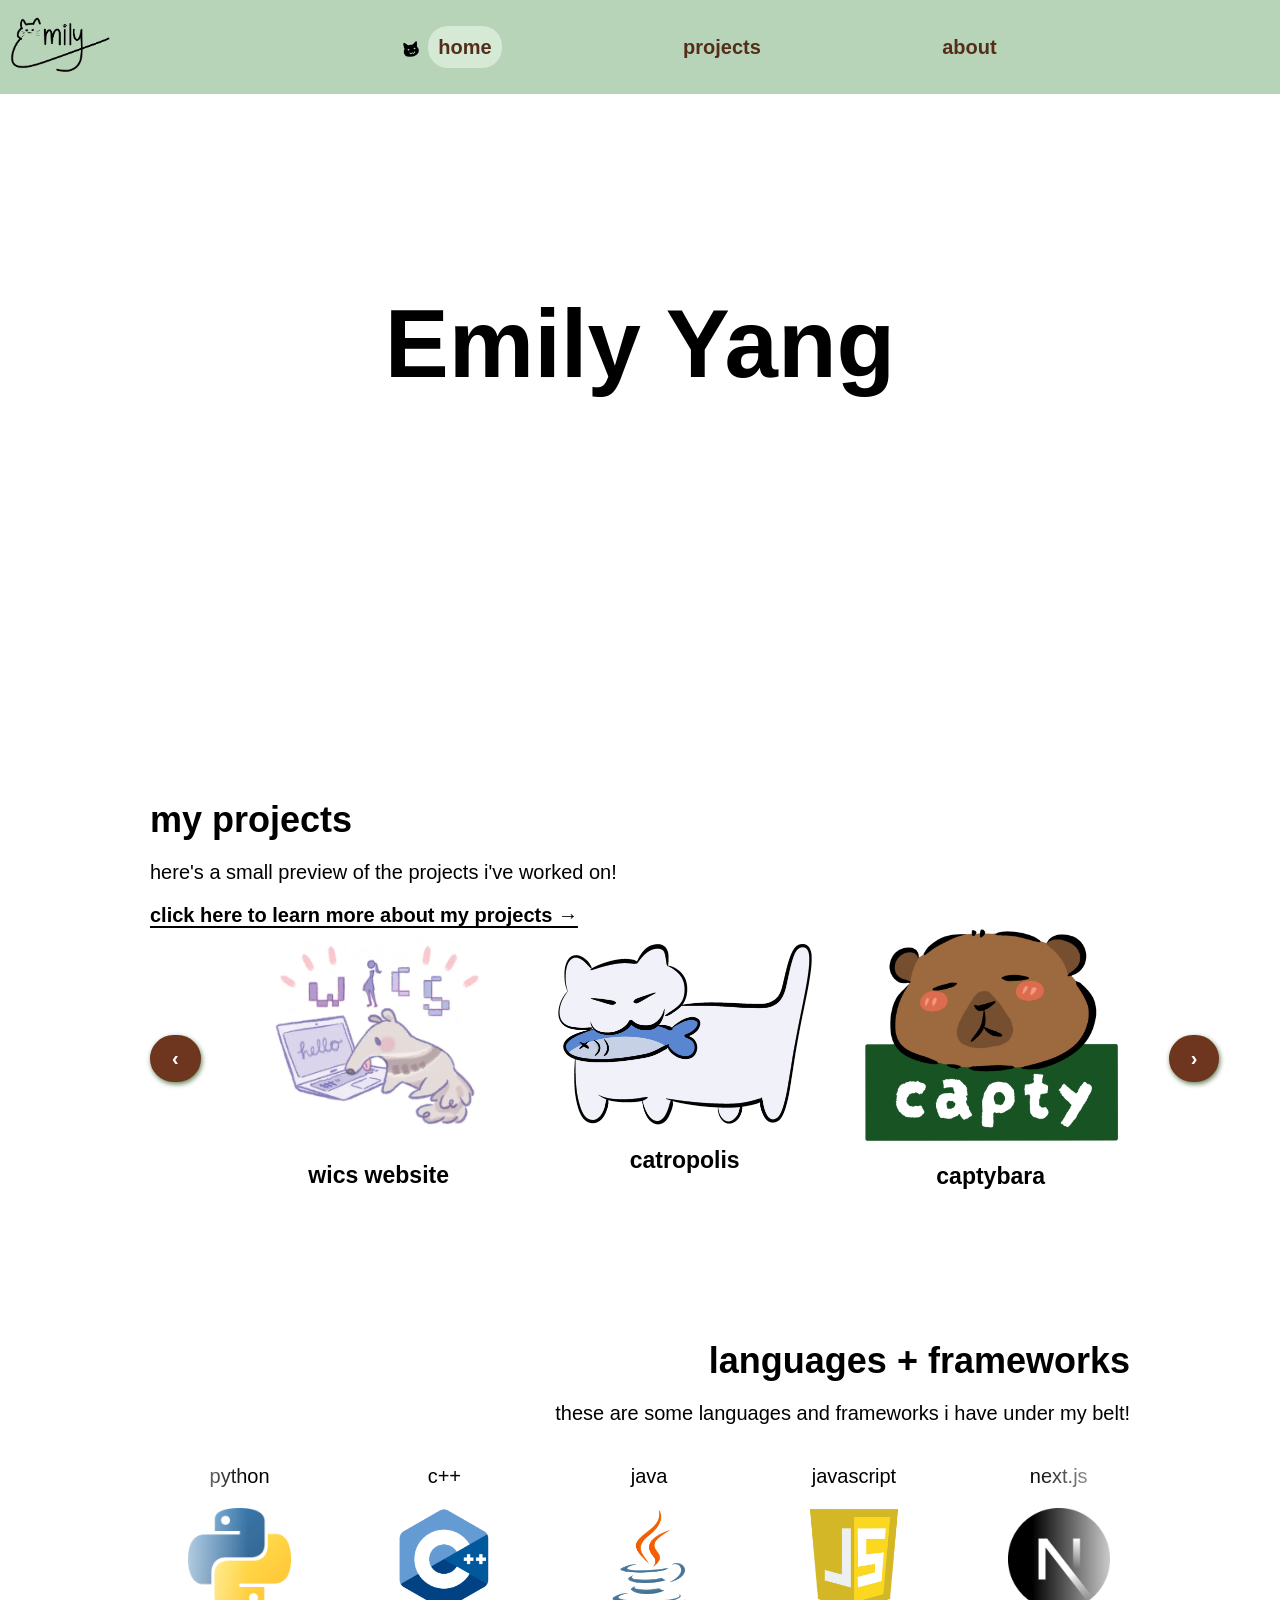
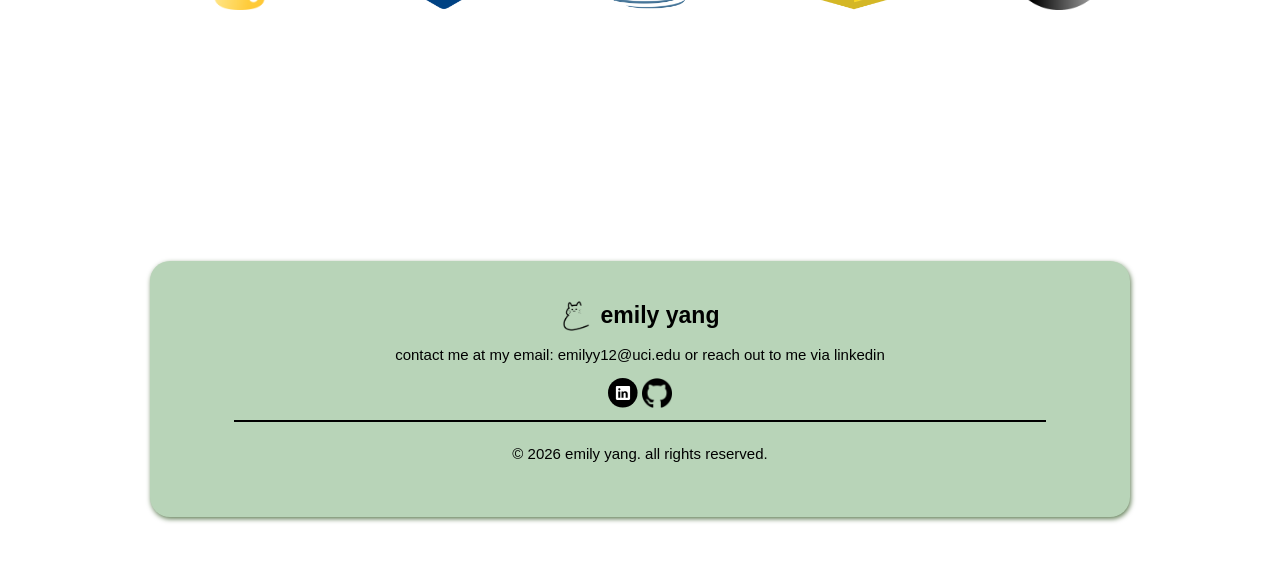
==== index.html @ 5d222741 "bug fix: scroll animation on languages carousel" ====
<!doctype html>
<html lang="en">

<!--
WRITTEN BY: Emily Yang
EMAIL: emilyy12@uci.edu
-->

<head>
  <meta charset="utf-8">
  <meta name="author" content="Emily Yang">
  <meta name="description" content="home page for Emily Yang's portfolio">
  <link rel="icon" type="image/png" href="/assets/favicon.png">
   <!-- you would link to an external stylesheet here! -->
  <link rel="stylesheet" href="style.css">
  <link rel="stylesheet" href="./styles/home.css">
   <!-- you would also link to Bootstrap here! -->
  <title>Emily Yang's Portfolio</title>
</head>
<body>
  <!-- <p>
    <a href="http://validator.w3.org/check?uri=referer">
       W3C validator
    </a>
  </p> -->

  <!-- nav bar -->
  <nav>
    <a href="index.html"><img alt="Emily Yang's logo" src="./assets/logo.png" width="100px"/></a>
    <ul>
      <div class="current-page"><li><a href="./index.html">home</a></li></div>
      <li><a href="./pages/projects.html">projects</a></li>
      <li><a href="./pages/about.html">about</a></li>
    </ul>
  </nav>
  
  <!-- hero -->
  <div id="hero">
    <h1>Emily Yang</h1>
    <!-- target career -->
    <!-- button linked to something -->
  </div>

  <!-- project preview -->
  <div id="my-projects" class="revealable">
    <h2>my projects</h2>
    <p>
        here's a small preview of the projects i've worked on!
    </p>
    <a href="./pages/projects.html">click here to learn more about my projects &#8594;</a>
    <div id="proj-carousel">
        <button id="prev-btn">&#8249;</button>
        <div id="carousel">
            <div class="carousel-card">
                <img class="homeproject"/>
                <h3></h3>
                <!-- <button>view project</button> -->
            </div>
            <div class="carousel-card">
                <img class="homeproject"/>
                <h3></h3>
                <!-- <button>view project</button> -->
            </div>
            <div class="carousel-card">
                <img class="homeproject"/>
                <h3></h3>
                <!-- <button>view project</button> -->
            </div>
        </div>
        <button id="next-btn">&#8250;</button>
    </div>
  </div>

  <!-- languages + frameworks -->
  <div class="beltsection revealable">
    <!-- <img class="conveyerbelt" src="/assets/drawings/conveyerbelt.png" alt="conveyer belt with tv screen"/> -->
    <div class="belttext">
      <h2>languages + frameworks</h2>
      <p>these are some languages and frameworks i have under my belt!</p>
    </div>

    <div class="jarcontainer">
      <div class="jartrack">
        <div class="jar">
          <p>python</p>
          <img src="/assets/languages/python.png" alt="python logo"/>
        </div>
        <div class="jar">
          <p>c++</p>
          <img src="/assets/languages/cpp.png" alt="c++ logo"/>
        </div>
        <div class="jar">
          <p>java</p>
          <img src="/assets/languages/java.png" alt="java logo"/>
        </div>
        <div class="jar">
          <p>javascript</p>
          <img src="/assets/languages/javascript.png" alt="javascript logo"/>
        </div>
        <div class="jar">
          <p>next.js</p>
          <img src="/assets/languages/nextjs.png" alt="next.js logo"/>
        </div>
        <div class="jar">
          <p>react</p>
          <img src="/assets/languages/react.png" alt="react logo"/>
        </div>
        <div class="jar">
          <p>flask</p><img src="/assets/languages/flask.png" alt="flask logo"/>
        </div>

        <div class="jar" aria-hidden="true"><p>python</p><img src="/assets/languages/python.png" alt="python logo"/></div>
        <div class="jar" aria-hidden="true"><p>c++</p><img src="/assets/languages/cpp.png" alt="c++ logo"/></div>
        <div class="jar" aria-hidden="true"><p>java</p><img src="/assets/languages/java.png" alt="java logo"/></div>
        <div class="jar" aria-hidden="true"><p>javascript</p><img src="/assets/languages/javascript.png" alt="javascript logo"/></div>
        <div class="jar" aria-hidden="true"><p>next.js</p><img src="/assets/languages/nextjs.png" alt="next.js logo"/></div>
        <div class="jar" aria-hidden="true"><p>react</p><img src="/assets/languages/react.png" alt="react logo"/></div>
        <div class="jar" aria-hidden="true"><p>flask</p><img src="/assets/languages/flask.png" alt="flask logo"/></div>
      </div>
    </div>
  </div>

  <!-- footer -->
  <footer>
    <div id="footer-title">
      <img src="./assets/favicon.png" alt="emily yang logo"/>
      <h3>emily yang</h3>
    </div>
    <p>
      contact me at my email: emilyy12@uci.edu or reach out to me via linkedin
    </p>
    <div>
      <a href="https://www.linkedin.com/in/emily-yang-sf" target="_blank"><img src="./assets/icons/linkedin.svg" alt="linkedin logo"/></a>
      <a href="https://github.com/emilyyng" target="_blank"><img src="./assets/icons/github.png" alt="linkedin logo"/></a>
    </div>
    
    <hr>
    <p>&copy; 2026 emily yang. all rights reserved.</p>
  </footer>
  <script src="../script.js"></script>
</body>
</html>
---- style.css ----
body {
    margin: 15px 150px 50px;
    font-family: 'Inter', sans-serif;
    background-color: var(--color-background);
    display: flex;
    flex-direction: column;
    /* gap: 100px; */
    overflow-x: hidden;
}

button {
    background-color: var(--color-btn);
    color: var(--color-btn-text);
    border-radius: 30px;
    border: 2px solid var(--color-btn);
    padding: 10px 15px;
    font-size: 20px;
    font-weight: bold;
    text-align: center;
    box-shadow: var(--shadow);
    cursor: pointer;
}

button:active {
    box-shadow: var(--shadow) inset;
}

h1 {
    font-size: 96px;
}

h2 {
    margin: 0px;
    font-size: 36px;
}

h3 {
    margin: 0px;
    font-size: 23px;
}

p, li {
    font-size: 20px;
    color: var(--color-text)
}

a {
    cursor: pointer;
    font-size: 20px;
    color: var(--color-link)
}


/* navbar */
nav {
    display: flex;
    align-content: center;
    position: fixed;
    top: 0;
    left: 0;
    background-color: var(--color-navbar);
    width: 100%;
    z-index: 10;
}

nav ul{
    display: flex;
    align-items: center;
    justify-content: space-evenly;
    list-style-type: none;
    gap: 30px;
    padding: 10px 25px;
    width: 70%;
    margin: 0 auto;
    font-size: 20px;
    font-weight: bold;
}

nav img {
    padding: 10px;
}

nav a {
    text-decoration: none;
    color: var(--color-navbar-text);
}

nav a:visited {
    color: black;
}

.current-page a {
    background-color: var(--color-navbar-highlight);
    padding: 10px 10px;
    border-radius: var(--border-radius);
}

.current-page li {
    background-image: url('./assets/catpoint.png');
    background-repeat: no-repeat; 
    background-position: 0px 5px; 
    background-size: 16px 16px; 
    padding-left: 25px;
}

/* footer */
footer {
    display: flex;
    flex-direction: column;
    align-items: center;
    background-color: var(--color-footer);
    border-radius: var(--border-radius);
    box-shadow: var(--shadow);
    padding: 40px;
    /* gap: 50px; */
    margin-top: 100px;
    z-index: 8;
}

footer h3 {
    margin: 0;
}

footer p {
    font-size: 15px;
}

footer a {
    font-size: 15px;
    text-decoration: underline;
}

footer a:hover {
    color: var(--color-link-hover);
}

footer a:active {
    color: var(--color-link-active);
}

footer img {
    /* width: 100%; */
    height: 30px;
}

footer hr {
    /* margin-left: 0;  */
    width: 90%; 
    border: 0.5px solid black;
}

#footer-title {
    display: flex;
    align-items: center;
    gap: 10px;
}







/* variables  */
:root {
    /* colors */
    --color-background: white;
    --color-navbar: #b8d4b8;
    --color-navbar-text: #532f1b;
    --color-navbar-highlight: #d5e9d5;
    --color-footer: #b8d4b8;
    --color-text: black;
    --color-btn: rgb(110, 54, 30);
    --color-btn-text: white;
    --color-border: #277731;
    --color-card: #d8e9da;
    --color-link: black;
    --color-link-active: rgb(139, 27, 27);
    --color-link-hover: red;

    /* layout + effects */
    --border-radius: 20px;
    --shadow: 1px 2px 5px 0px #627e57; /* offset-x offset-y blur-radius spread-radius color inset; */
}
---- styles/home.css ----
body {
    overflow-x: hidden;
    position: relative;
    display: flex;
    gap: 150px;
}

.revealable {
  opacity: 0;
  transform: translateY(50px);
  transition: opacity 0.8s ease-out, transform 0.8s ease-out;
  will-change: opacity, transform;
  margin: 0; 
}

.active-scroll {
  opacity: 1;
  transform: translateY(0);
}

/* hero section */
#hero {
    display: flex;
    flex-direction: column;
    align-items: center;
    margin: 210px 0px;
    margin-bottom: 250px;
}

#hero h1 {
    position: relative;
    z-index: 5;
    margin-bottom: 0;
    text-align: center;
}

#hero p {
    position: relative;
    z-index: 5;
    margin: 50px 0px;
    text-align: center;
    font-weight: bold;
    font-size: 25px;
}

#hero button {
    position: relative;
    z-index: 5;
}

@keyframes fade-out {
  from {
    opacity: 1;
  }
  to {
    opacity: 0;
  }
}

/* projects carousel */
#projects {
    display: flex;
    flex-direction: column;
    gap: 10px;
}
#projects h2{
    margin-bottom: 0px;
    text-align: center;
}

#my-projects a{
    margin-bottom: 20px;
    align-self: start;
    font-weight: bold;
    text-decoration: underline;
    text-decoration-thickness: 2px; 
    text-underline-offset: 4px;
}

#my-projects a:visited{
    color: var(--color-link)
}

#proj-carousel {
    display: flex;
    align-items: center;
    gap: 50px;
}

#proj-carousel button {
    padding: 10px 20px;

}

#carousel {
    display: flex;
    align-items: center;
    gap: 50px;
}

.carousel-card {
    display: flex;
    flex-direction: column;
    gap: 10px;
    width: 20vw;
    /* transition: transform 0.3s ease; */
}

/* .carousel-card:hover {
    transform: translateY(-10px);
} */

.carousel-card img {
    width: 100%;
    height: auto;
    margin-bottom: 10px;
}

.carousel-card h3 {
    margin: 0;
    font-size: 23px;
    text-align: center;
}


/* languages and frameworks on homepage */
.beltsection {
    position: relative;
}

.belttext {
    text-align: right;
    color: black;
    margin: 0;
    z-index: 2;
}

.jarcontainer {
    overflow: hidden;
    z-index: 2;

    mask-image: linear-gradient(
        to right, 
        transparent 0%, 
        black 10%, 
        black 90%, 
        transparent 100%
    );

    -webkit-mask-image: linear-gradient(
        to right, 
        transparent 0%, 
        black 10%, 
        black 90%, 
        transparent 100%
    );

    
    &:hover .jartrack {
      animation-play-state: paused;
    }
}

.jartrack {
    display: flex;
    align-items: flex-end;
    width: max-content;
    animation: scroll 35s linear infinite;
    gap: 2vw;
}

.jar {
    width: 14vw;
    flex-shrink: 0;
    color: white;
    font-size: xx-large;

    display: flex;
    flex-direction: column;
    justify-content: center;
    align-items: center;
    min-height: 50px;
    text-align: center;
}

.jar img {
    width: auto;
    height: 8vw;
    max-width: 100%;
    object-fit: contain;
    display: block;
}

/* .jar p {
    text-shadow: 
    0 0 7px #fff,
    
    0 0 10px rgb(255, 241, 119),
    0 0 21px rgb(255, 241, 119),
    
    0 0 42px rgb(255, 241, 119),
    0 0 92px rgb(255, 241, 119);
} */

@keyframes scroll {
    from { transform: translateX(0); }
    to   { transform: translateX(-50%); }
}
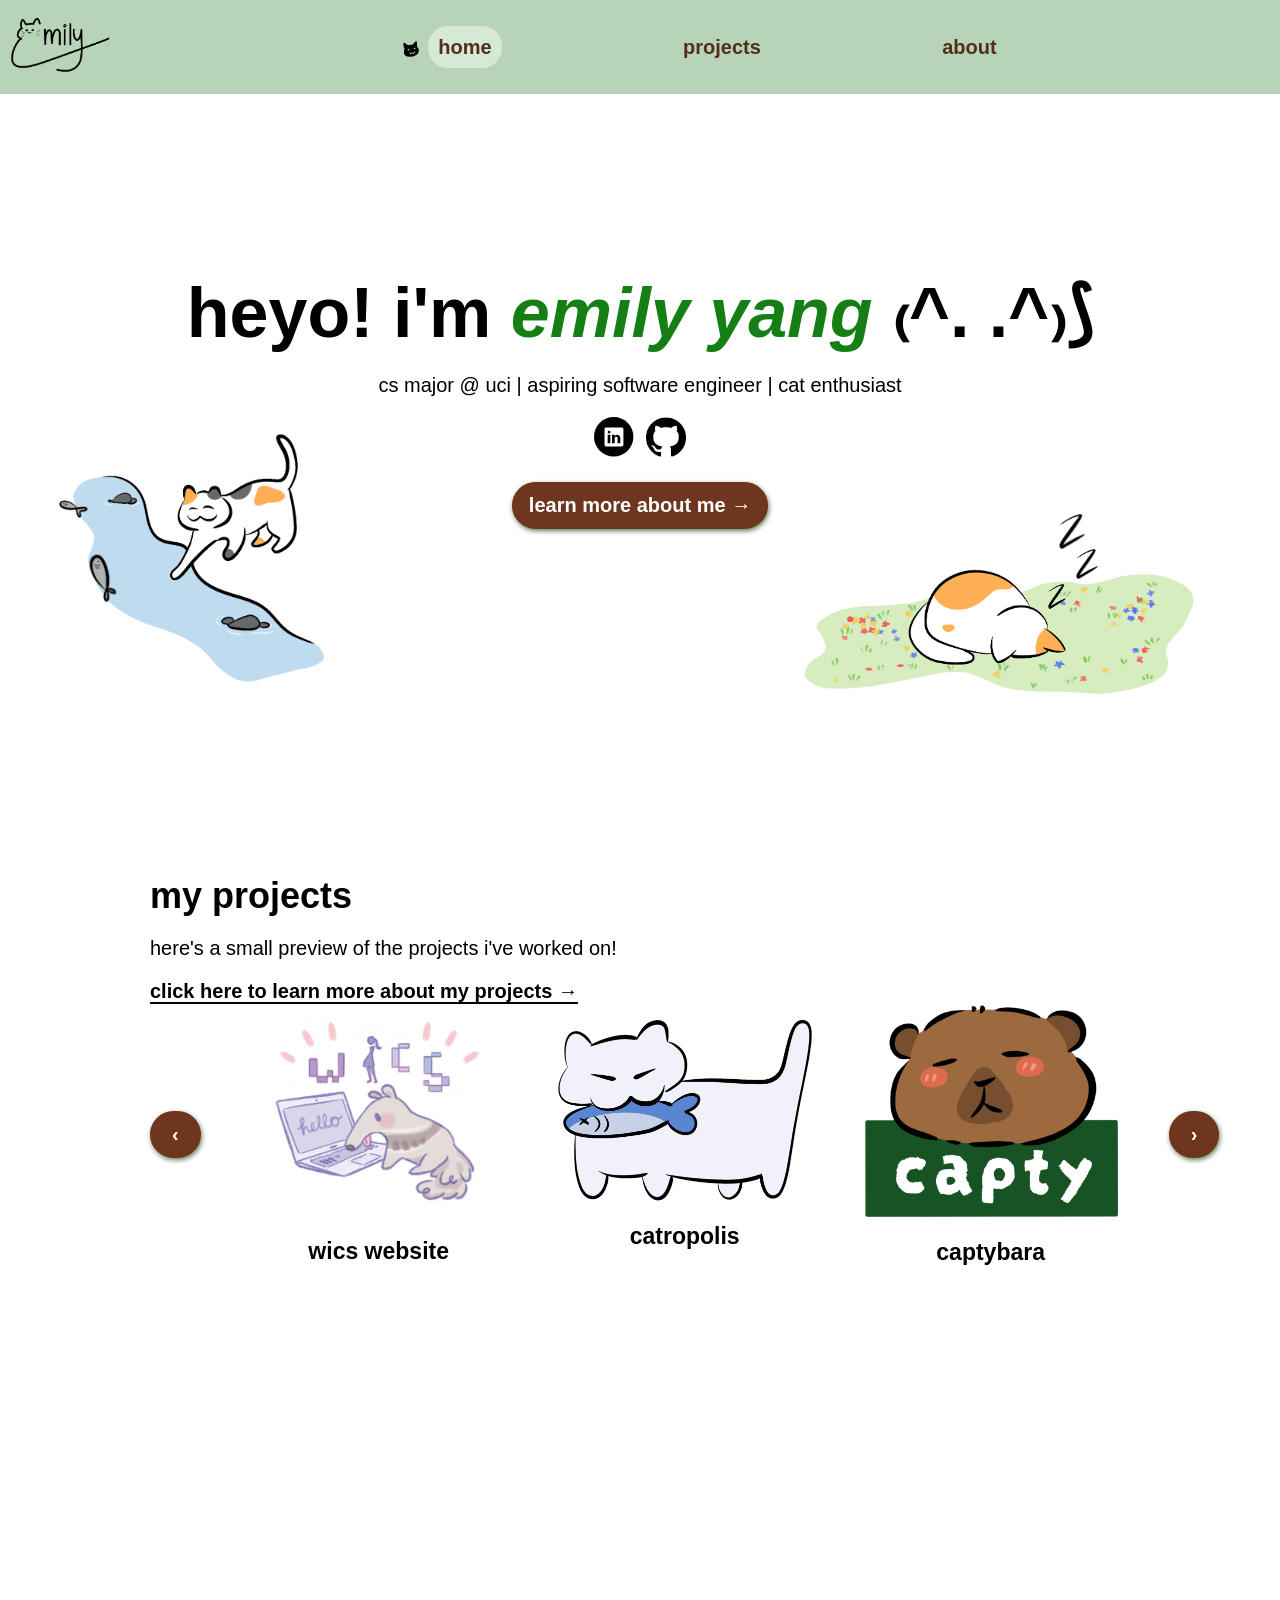
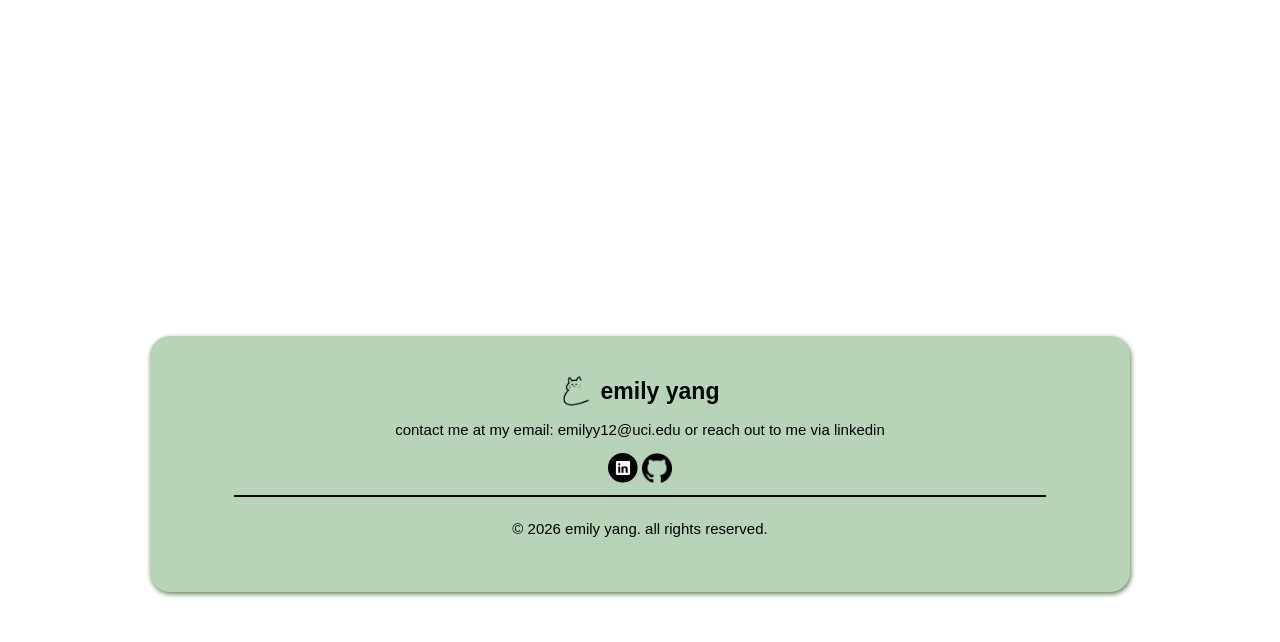
==== commit cd7d1b94: "homepage hero" ====
--- a/index.html
+++ b/index.html
@@ -36,9 +36,24 @@
   
   <!-- hero -->
   <div id="hero">
-    <h1>Emily Yang</h1>
-    <!-- target career -->
-    <!-- button linked to something -->
+    <h1>heyo! i'm <em>emily yang</em> ₍^. .^₎⟆</h1>
+    <p>cs major @ uci | aspiring software engineer | cat enthusiast</p>
+    <div class="socials">
+      <a href="https://www.linkedin.com/in/emily-yang-sf" target="_blank"><img class="social" src="./assets/icons/linkedin.svg" alt="linkedin icon"/></a>
+      <a href="https://github.com/emilyyng" target="_blank"><img class="social" src="./assets/icons/github.png" alt="github icon"/></a>
+    </div>
+    <a href="./pages/about.html"><button>learn more about me &#8594;</button></a>
+    <div id="snoozing-cat">
+        <img id="ft-cat" src="./assets/drawings/snoozing.png" alt="cat snoozing"/>
+        <img class="footzies" id="ft-z1" src="./assets/drawings/zzz.png" alt="z"/>
+        <img class="footzies" id="ft-z2" src="./assets/drawings/zzz.png" alt="z"/>
+        <img class="footzies" id="ft-z3" src="./assets/drawings/zzz.png" alt="z"/>
+    </div>
+    <div id="fishing-cat">
+        <img id="catfish" src="./assets/drawings/catfish.png" alt="cat fishing"/>
+        <img class="fihsh" id="fishy1" src="./assets/drawings/fish1.png" alt="fish"/>
+        <img class="fihsh" id="fishy2" src="./assets/drawings/fish2.png" alt="fish"/>
+    </div>
   </div>
 
   <!-- project preview -->
--- a/style.css
+++ b/style.css
@@ -22,11 +22,11 @@
 }
 
 button:active {
-    box-shadow: var(--shadow) inset;
+    box-shadow: var(--button-shadow) inset;
 }
 
 h1 {
-    font-size: 96px;
+    font-size: 70px;
 }
 
 h2 {
@@ -181,4 +181,5 @@
     /* layout + effects */
     --border-radius: 20px;
     --shadow: 1px 2px 5px 0px #627e57; /* offset-x offset-y blur-radius spread-radius color inset; */
+    --button-shadow: 1px 2px 5px 0px rgb(39, 15, 4);
 }
--- a/styles/home.css
+++ b/styles/home.css
@@ -23,8 +23,10 @@
     display: flex;
     flex-direction: column;
     align-items: center;
+    justify-content: center;
     margin: 210px 0px;
-    margin-bottom: 250px;
+    margin-bottom: 50px;
+    gap: 20px;
 }
 
 #hero h1 {
@@ -34,18 +36,135 @@
     text-align: center;
 }
 
+#hero em {
+    color: rgb(21, 126, 21);
+}
+
 #hero p {
     position: relative;
     z-index: 5;
-    margin: 50px 0px;
-    text-align: center;
-    font-weight: bold;
-    font-size: 25px;
+    margin: 0px;
+    text-align: center;
 }
 
 #hero button {
     position: relative;
     z-index: 5;
+}
+
+.socials {
+    display: flex;
+    gap: 1vw;
+}
+
+.social {
+    width: 40px;
+}
+
+
+/* cat animations in hero */
+#snoozing-cat,
+#fishing-cat,
+#snoozing-cat img,
+#fishing-cat img {
+    pointer-events: none;
+}
+
+#snoozing-cat {
+    display: flex;
+    justify-content: center;
+}
+
+#ft-cat {
+    position: relative;
+    width: 40%;
+    height: auto;
+    z-index: 7;
+    top: 20px;
+    left: 40%;
+}
+
+.footzies {
+    position: relative;
+    z-index: 8;
+    animation: smooth-bounce 2s ease-in-out infinite;
+    will-change: transform;
+}
+
+#ft-z1 {
+    height: 25px;
+    top: 35px;
+    left: 25%;
+    animation-delay: 0s;
+}
+
+#ft-z2 {
+    height: 30px;
+    top: 0px;
+    left: 26%;
+    animation-delay: 0.3s
+}
+
+#ft-z3 {
+    height: 35px;
+    top: -35px;
+    left: 22%;
+    animation-delay: 0.6s;
+}
+
+@keyframes smooth-bounce {
+    0%, 100% {
+        transform: translateY(0);
+    }
+    50% {
+        transform: translateY(-5px); /* Moves up 12px */
+    }
+}
+
+#fishing-cat {
+    position: absolute;
+    z-index: 7;
+}
+
+#catfish {
+    position: relative;
+    width: 26%;
+    height: auto;
+    top: 110px;
+    left: -8%;
+}
+
+.fihsh {
+    position: relative;
+    z-index: 8;
+    animation: flipping 1.8s ease-in-out infinite;
+    will-change: transform;
+}
+
+#fishy1 {
+    width: 3%;
+    height: auto;
+    top: -55px;
+    left: -350px;
+    animation-delay: 0.3s
+}
+
+#fishy2 {
+    width: 3%;
+    height: auto;
+    top: 30px;
+    left: -355px;
+    animation-delay: 0s;
+}
+
+
+@keyframes flipping {
+    0%, 100% {
+        transform: rotate(0deg);
+    }
+    50% {
+        transform: rotate(-15deg);
+    }
 }
 
 @keyframes fade-out {
@@ -106,10 +225,6 @@
     /* transition: transform 0.3s ease; */
 }
 
-/* .carousel-card:hover {
-    transform: translateY(-10px);
-} */
-
 .carousel-card img {
     width: 100%;
     height: auto;
@@ -191,17 +306,6 @@
     display: block;
 }
 
-/* .jar p {
-    text-shadow: 
-    0 0 7px #fff,
-    
-    0 0 10px rgb(255, 241, 119),
-    0 0 21px rgb(255, 241, 119),
-    
-    0 0 42px rgb(255, 241, 119),
-    0 0 92px rgb(255, 241, 119);
-} */
-
 @keyframes scroll {
     from { transform: translateX(0); }
     to   { transform: translateX(-50%); }
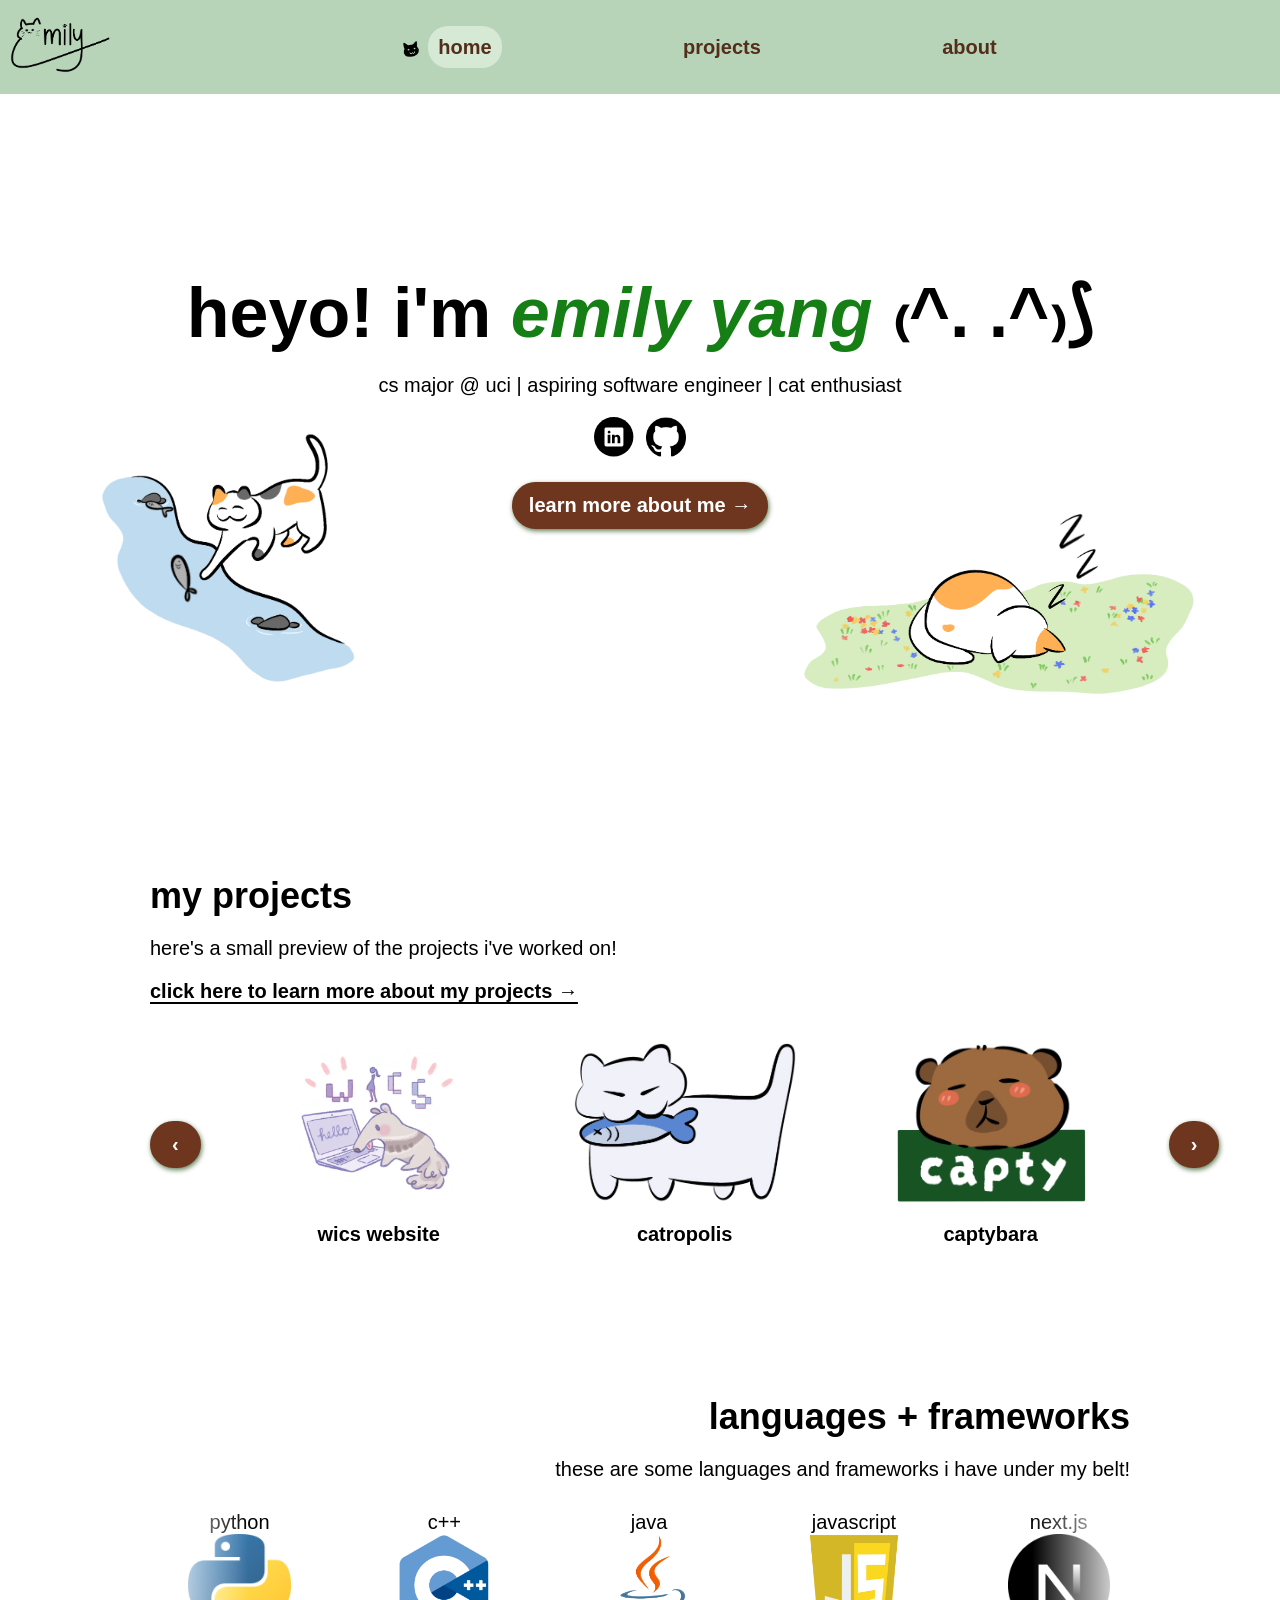
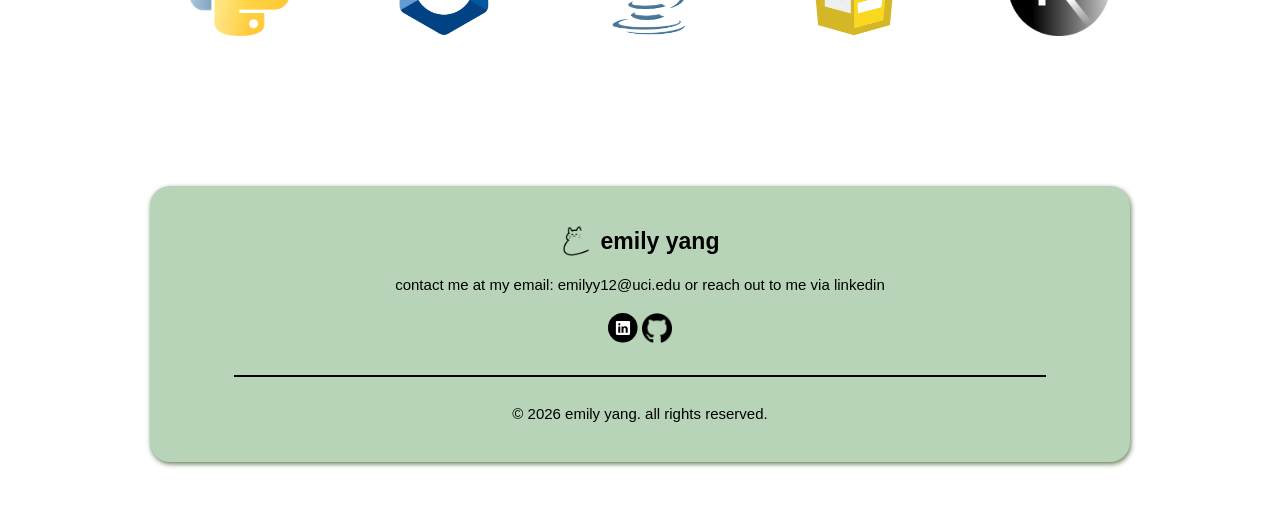
==== commit 6578d2ab: "changes to spacing" ====
--- a/index.html
+++ b/index.html
@@ -68,17 +68,17 @@
         <div id="carousel">
             <div class="carousel-card">
                 <img class="homeproject"/>
-                <h3></h3>
+                <p></p>
                 <!-- <button>view project</button> -->
             </div>
             <div class="carousel-card">
                 <img class="homeproject"/>
-                <h3></h3>
+                <p></p>
                 <!-- <button>view project</button> -->
             </div>
             <div class="carousel-card">
                 <img class="homeproject"/>
-                <h3></h3>
+                <p></p>
                 <!-- <button>view project</button> -->
             </div>
         </div>
--- a/style.css
+++ b/style.css
@@ -112,8 +112,8 @@
     border-radius: var(--border-radius);
     box-shadow: var(--shadow);
     padding: 40px;
-    /* gap: 50px; */
-    margin-top: 100px;
+    gap: 20px;
+    margin-top: 75px;
     z-index: 8;
 }
 
--- a/styles/home.css
+++ b/styles/home.css
@@ -131,7 +131,7 @@
     width: 26%;
     height: auto;
     top: 110px;
-    left: -8%;
+    left: -5%;
 }
 
 .fihsh {
@@ -145,7 +145,7 @@
     width: 3%;
     height: auto;
     top: -55px;
-    left: -350px;
+    left: -27%;
     animation-delay: 0.3s
 }
 
@@ -153,7 +153,7 @@
     width: 3%;
     height: auto;
     top: 30px;
-    left: -355px;
+    left: -28%;
     animation-delay: 0s;
 }
 
@@ -177,14 +177,13 @@
 }
 
 /* projects carousel */
-#projects {
-    display: flex;
-    flex-direction: column;
-    gap: 10px;
-}
-#projects h2{
-    margin-bottom: 0px;
-    text-align: center;
+#my-projects {
+    display: flex;
+    flex-direction: column;
+    gap: 20px;
+}
+#my-projects h2, p{
+    margin: 0px;
 }
 
 #my-projects a{
@@ -213,7 +212,7 @@
 
 #carousel {
     display: flex;
-    align-items: center;
+    align-items: stretch;
     gap: 50px;
 }
 
@@ -222,18 +221,22 @@
     flex-direction: column;
     gap: 10px;
     width: 20vw;
+    justify-content: center;
+    align-items: space-between;
     /* transition: transform 0.3s ease; */
 }
 
 .carousel-card img {
+    aspect-ratio: 16 / 10;
+    object-fit: contain;
     width: 100%;
     height: auto;
     margin-bottom: 10px;
 }
 
-.carousel-card h3 {
+.carousel-card p {
     margin: 0;
-    font-size: 23px;
+    font-weight: bold;
     text-align: center;
 }
 
@@ -241,9 +244,15 @@
 /* languages and frameworks on homepage */
 .beltsection {
     position: relative;
+    display: flex;
+    flex-direction: column;
+    gap: 30px;
 }
 
 .belttext {
+    display: flex;
+    flex-direction: column;
+    gap: 20px;
     text-align: right;
     color: black;
     margin: 0;
@@ -309,4 +318,9 @@
 @keyframes scroll {
     from { transform: translateX(0); }
     to   { transform: translateX(-50%); }
+}
+
+
+footer {
+    margin-top: 0;
 }
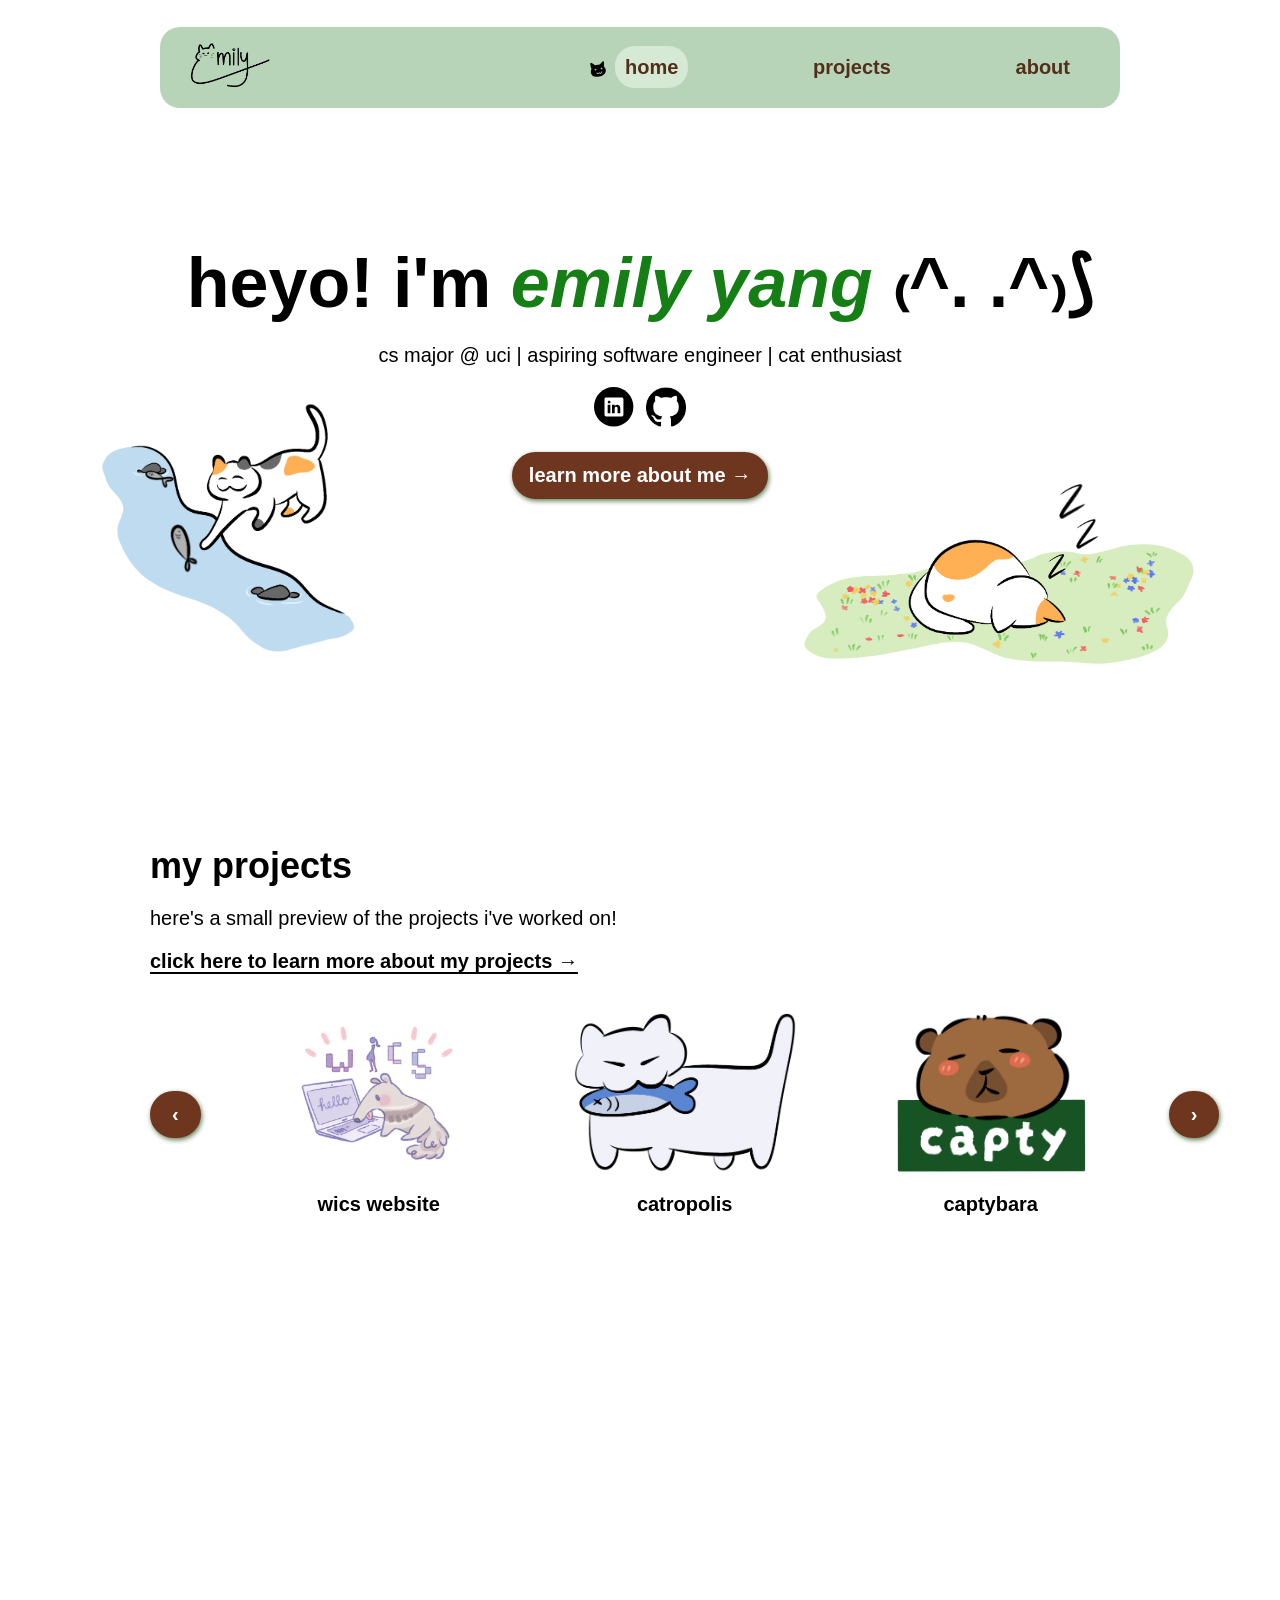
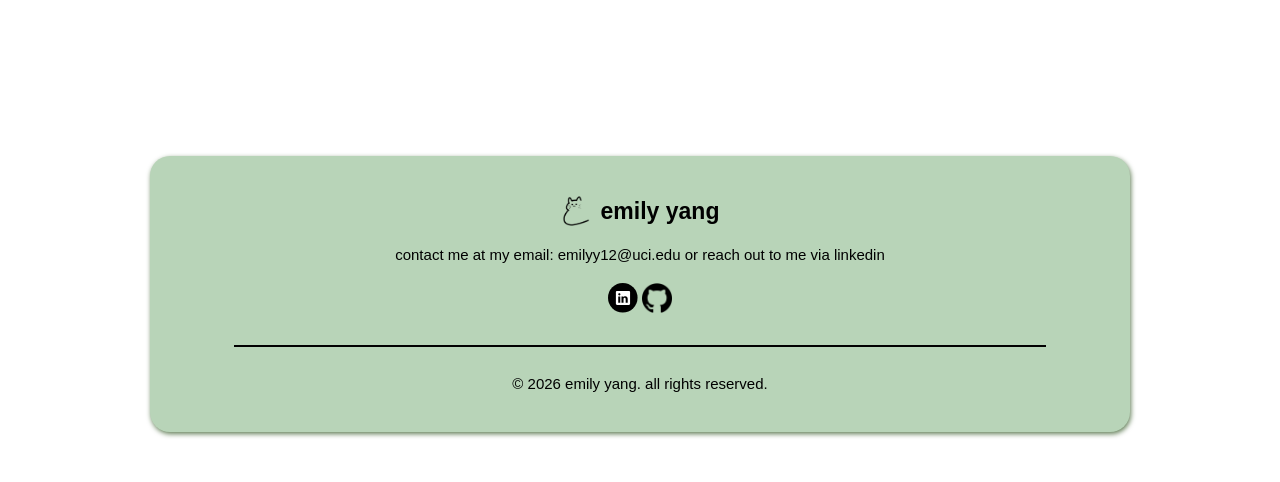
==== commit 1e8771d6: "lift navbar from top of screen" ====
--- a/index.html
+++ b/index.html
@@ -26,7 +26,7 @@
 
   <!-- nav bar -->
   <nav>
-    <a href="index.html"><img alt="Emily Yang's logo" src="./assets/logo.png" width="100px"/></a>
+    <a href="index.html"><img alt="Emily Yang's logo" src="./assets/logo.png"/></a>
     <ul>
       <div class="current-page"><li><a href="./index.html">home</a></li></div>
       <li><a href="./pages/projects.html">projects</a></li>
--- a/style.css
+++ b/style.css
@@ -55,29 +55,33 @@
 nav {
     display: flex;
     align-content: center;
+    justify-content: space-between;
     position: fixed;
-    top: 0;
-    left: 0;
+    top: 3%;
+    left: 50%;
+    transform: translateX(-50%);
     background-color: var(--color-navbar);
-    width: 100%;
-    z-index: 10;
+    width: 75%;
+    border-radius: 20px;
+    z-index: 100;
 }
 
 nav ul{
     display: flex;
     align-items: center;
-    justify-content: space-evenly;
+    justify-content: space-between;
     list-style-type: none;
     gap: 30px;
-    padding: 10px 25px;
-    width: 70%;
-    margin: 0 auto;
+    padding: 10px 50px;
+    width: 50%;
+    margin: 0;
     font-size: 20px;
     font-weight: bold;
 }
 
 nav img {
-    padding: 10px;
+    padding: 10px 30px; 
+    width: 80px;
 }
 
 nav a {
--- a/styles/home.css
+++ b/styles/home.css
@@ -24,7 +24,7 @@
     flex-direction: column;
     align-items: center;
     justify-content: center;
-    margin: 210px 0px;
+    margin: 180px 0px;
     margin-bottom: 50px;
     gap: 20px;
 }
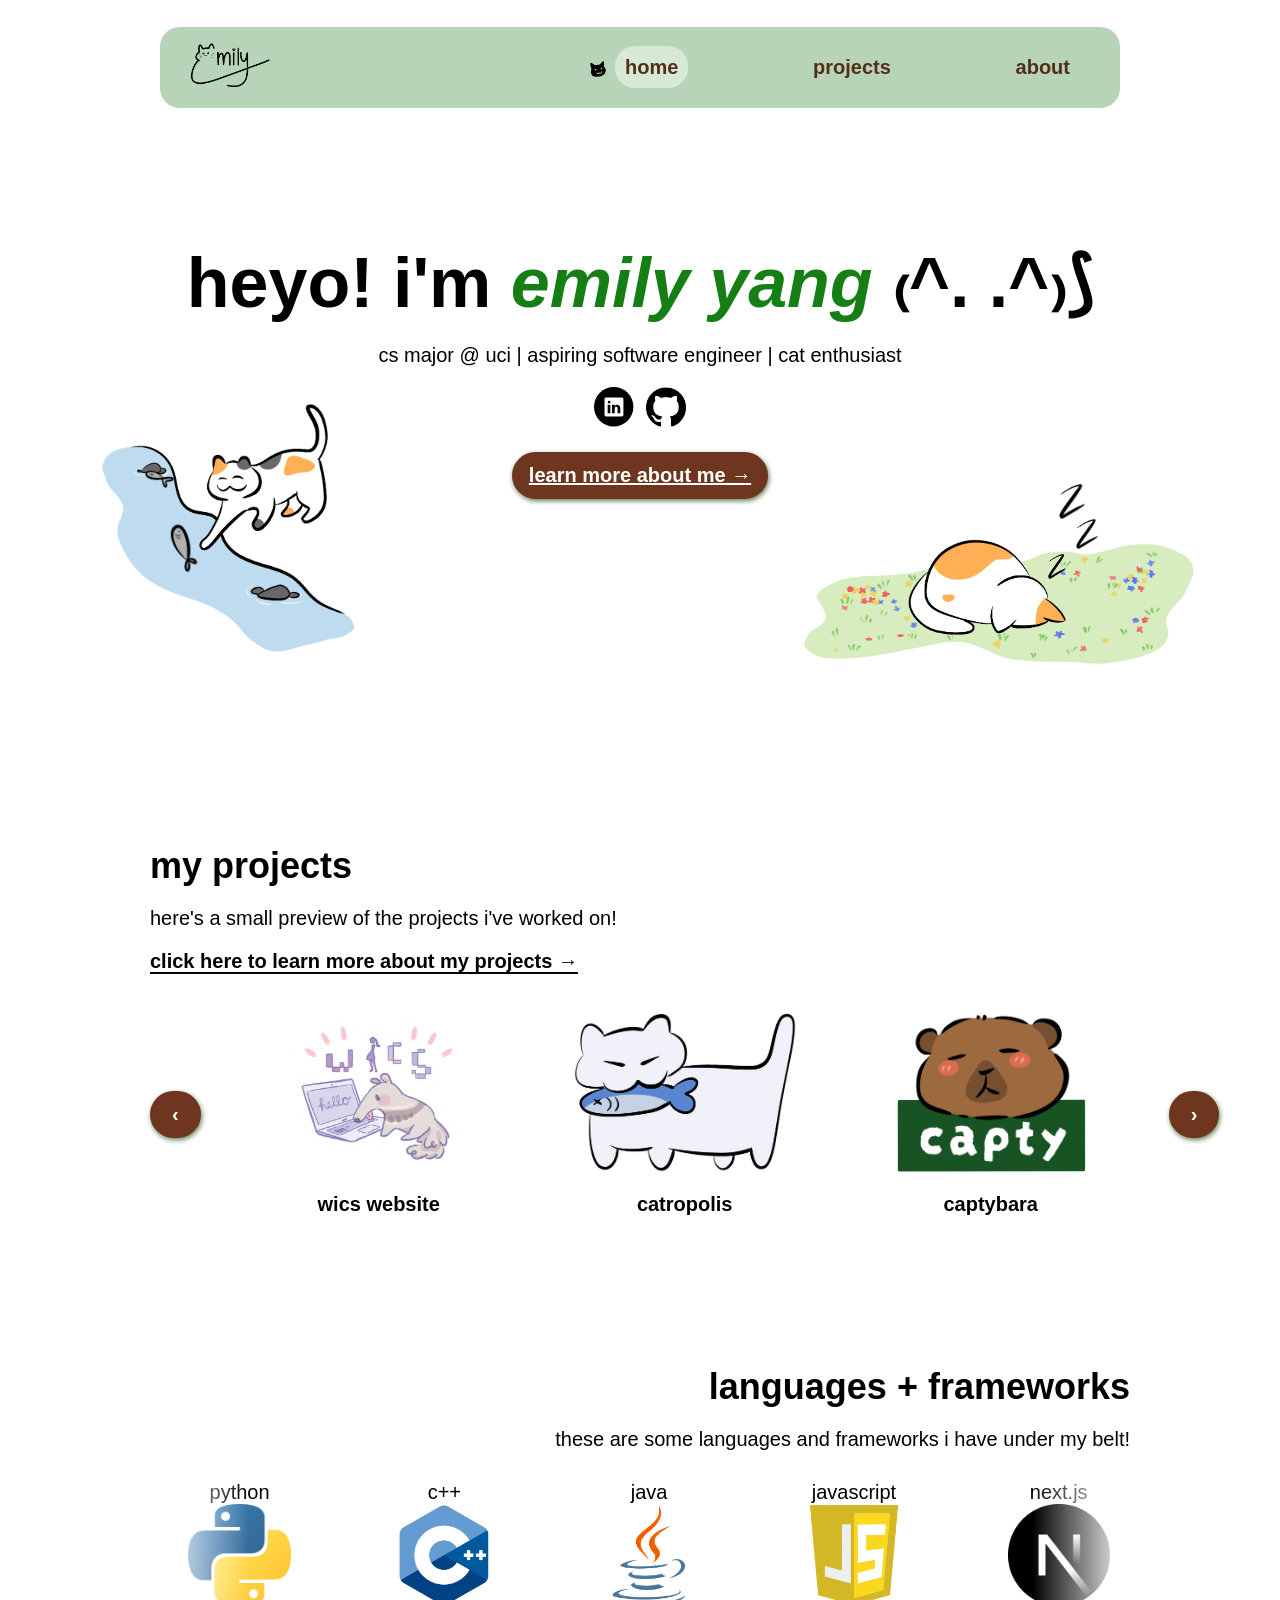
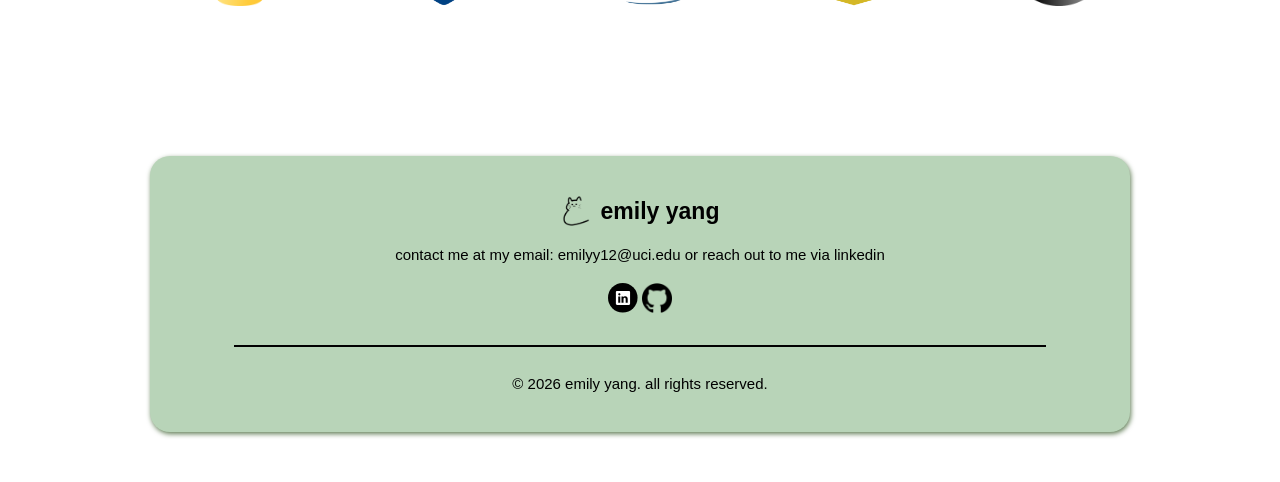
==== commit 7df29646: "fix ill formed html" ====
--- a/index.html
+++ b/index.html
@@ -26,9 +26,9 @@
 
   <!-- nav bar -->
   <nav>
-    <a href="index.html"><img alt="Emily Yang's logo" src="./assets/logo.png"/></a>
+    <a href="index.html"><img alt="Emily Yang's logo" src="./assets/logo.png"></a>
     <ul>
-      <div class="current-page"><li><a href="./index.html">home</a></li></div>
+      <li><div class="current-page"><a href="./index.html">home</a></div></li>
       <li><a href="./pages/projects.html">projects</a></li>
       <li><a href="./pages/about.html">about</a></li>
     </ul>
@@ -39,20 +39,20 @@
     <h1>heyo! i'm <em>emily yang</em> ₍^. .^₎⟆</h1>
     <p>cs major @ uci | aspiring software engineer | cat enthusiast</p>
     <div class="socials">
-      <a href="https://www.linkedin.com/in/emily-yang-sf" target="_blank"><img class="social" src="./assets/icons/linkedin.svg" alt="linkedin icon"/></a>
-      <a href="https://github.com/emilyyng" target="_blank"><img class="social" src="./assets/icons/github.png" alt="github icon"/></a>
+      <a href="https://www.linkedin.com/in/emily-yang-sf" target="_blank"><img class="social" src="./assets/icons/linkedin.svg" alt="linkedin icon"></a>
+      <a href="https://github.com/emilyyng" target="_blank"><img class="social" src="./assets/icons/github.png" alt="github icon"></a>
     </div>
-    <a href="./pages/about.html"><button>learn more about me &#8594;</button></a>
+    <a href="./pages/about.html" class="button">learn more about me &#8594;</a>
     <div id="snoozing-cat">
-        <img id="ft-cat" src="./assets/drawings/snoozing.png" alt="cat snoozing"/>
-        <img class="footzies" id="ft-z1" src="./assets/drawings/zzz.png" alt="z"/>
-        <img class="footzies" id="ft-z2" src="./assets/drawings/zzz.png" alt="z"/>
-        <img class="footzies" id="ft-z3" src="./assets/drawings/zzz.png" alt="z"/>
+        <img id="ft-cat" src="./assets/drawings/snoozing.png" alt="cat snoozing">
+        <img class="footzies" id="ft-z1" src="./assets/drawings/zzz.png" alt="z">
+        <img class="footzies" id="ft-z2" src="./assets/drawings/zzz.png" alt="z">
+        <img class="footzies" id="ft-z3" src="./assets/drawings/zzz.png" alt="z">
     </div>
     <div id="fishing-cat">
-        <img id="catfish" src="./assets/drawings/catfish.png" alt="cat fishing"/>
-        <img class="fihsh" id="fishy1" src="./assets/drawings/fish1.png" alt="fish"/>
-        <img class="fihsh" id="fishy2" src="./assets/drawings/fish2.png" alt="fish"/>
+        <img id="catfish" src="./assets/drawings/catfish.png" alt="cat fishing">
+        <img class="fihsh" id="fishy1" src="./assets/drawings/fish1.png" alt="fish">
+        <img class="fihsh" id="fishy2" src="./assets/drawings/fish2.png" alt="fish">
     </div>
   </div>
 
@@ -67,17 +67,17 @@
         <button id="prev-btn">&#8249;</button>
         <div id="carousel">
             <div class="carousel-card">
-                <img class="homeproject"/>
+                <img src="./assets/ruari.jpeg" alt="ruari, the orange cat">
                 <p></p>
                 <!-- <button>view project</button> -->
             </div>
             <div class="carousel-card">
-                <img class="homeproject"/>
+                <img src="./assets/ruari.jpeg" alt="ruari, the orange cat">
                 <p></p>
                 <!-- <button>view project</button> -->
             </div>
             <div class="carousel-card">
-                <img class="homeproject"/>
+                <img src="./assets/ruari.jpeg" alt="ruari, the orange cat">
                 <p></p>
                 <!-- <button>view project</button> -->
             </div>
@@ -98,39 +98,39 @@
       <div class="jartrack">
         <div class="jar">
           <p>python</p>
-          <img src="/assets/languages/python.png" alt="python logo"/>
+          <img src="/assets/languages/python.png" alt="python logo">
         </div>
         <div class="jar">
           <p>c++</p>
-          <img src="/assets/languages/cpp.png" alt="c++ logo"/>
+          <img src="/assets/languages/cpp.png" alt="c++ logo">
         </div>
         <div class="jar">
           <p>java</p>
-          <img src="/assets/languages/java.png" alt="java logo"/>
+          <img src="/assets/languages/java.png" alt="java logo">
         </div>
         <div class="jar">
           <p>javascript</p>
-          <img src="/assets/languages/javascript.png" alt="javascript logo"/>
+          <img src="/assets/languages/javascript.png" alt="javascript logo">
         </div>
         <div class="jar">
           <p>next.js</p>
-          <img src="/assets/languages/nextjs.png" alt="next.js logo"/>
+          <img src="/assets/languages/nextjs.png" alt="next.js logo">
         </div>
         <div class="jar">
           <p>react</p>
-          <img src="/assets/languages/react.png" alt="react logo"/>
+          <img src="/assets/languages/react.png" alt="react logo">
         </div>
         <div class="jar">
-          <p>flask</p><img src="/assets/languages/flask.png" alt="flask logo"/>
+          <p>flask</p><img src="/assets/languages/flask.png" alt="flask logo">
         </div>
 
-        <div class="jar" aria-hidden="true"><p>python</p><img src="/assets/languages/python.png" alt="python logo"/></div>
-        <div class="jar" aria-hidden="true"><p>c++</p><img src="/assets/languages/cpp.png" alt="c++ logo"/></div>
-        <div class="jar" aria-hidden="true"><p>java</p><img src="/assets/languages/java.png" alt="java logo"/></div>
-        <div class="jar" aria-hidden="true"><p>javascript</p><img src="/assets/languages/javascript.png" alt="javascript logo"/></div>
-        <div class="jar" aria-hidden="true"><p>next.js</p><img src="/assets/languages/nextjs.png" alt="next.js logo"/></div>
-        <div class="jar" aria-hidden="true"><p>react</p><img src="/assets/languages/react.png" alt="react logo"/></div>
-        <div class="jar" aria-hidden="true"><p>flask</p><img src="/assets/languages/flask.png" alt="flask logo"/></div>
+        <div class="jar" aria-hidden="true"><p>python</p><img src="/assets/languages/python.png" alt="python logo"></div>
+        <div class="jar" aria-hidden="true"><p>c++</p><img src="/assets/languages/cpp.png" alt="c++ logo"></div>
+        <div class="jar" aria-hidden="true"><p>java</p><img src="/assets/languages/java.png" alt="java logo"></div>
+        <div class="jar" aria-hidden="true"><p>javascript</p><img src="/assets/languages/javascript.png" alt="javascript logo"></div>
+        <div class="jar" aria-hidden="true"><p>next.js</p><img src="/assets/languages/nextjs.png" alt="next.js logo"></div>
+        <div class="jar" aria-hidden="true"><p>react</p><img src="/assets/languages/react.png" alt="react logo"></div>
+        <div class="jar" aria-hidden="true"><p>flask</p><img src="/assets/languages/flask.png" alt="flask logo"></div>
       </div>
     </div>
   </div>
@@ -138,15 +138,15 @@
   <!-- footer -->
   <footer>
     <div id="footer-title">
-      <img src="./assets/favicon.png" alt="emily yang logo"/>
+      <img src="./assets/favicon.png" alt="emily yang logo">
       <h3>emily yang</h3>
     </div>
     <p>
       contact me at my email: emilyy12@uci.edu or reach out to me via linkedin
     </p>
     <div>
-      <a href="https://www.linkedin.com/in/emily-yang-sf" target="_blank"><img src="./assets/icons/linkedin.svg" alt="linkedin logo"/></a>
-      <a href="https://github.com/emilyyng" target="_blank"><img src="./assets/icons/github.png" alt="linkedin logo"/></a>
+      <a href="https://www.linkedin.com/in/emily-yang-sf" target="_blank"><img src="./assets/icons/linkedin.svg" alt="linkedin logo"></a>
+      <a href="https://github.com/emilyyng" target="_blank"><img src="./assets/icons/github.png" alt="linkedin logo"></a>
     </div>
     
     <hr>
--- a/style.css
+++ b/style.css
@@ -8,7 +8,7 @@
     overflow-x: hidden;
 }
 
-button {
+button, .button {
     background-color: var(--color-btn);
     color: var(--color-btn-text);
     border-radius: 30px;
@@ -21,7 +21,13 @@
     cursor: pointer;
 }
 
-button:active {
+/* button:hover, .button:hover {
+    background-color: var(--color-btn-hover);
+    border: 2px solid var(--color-btn-hover);
+    color: black;
+} */
+
+button:active, .button:active {
     box-shadow: var(--button-shadow) inset;
 }
 
@@ -63,7 +69,7 @@
     background-color: var(--color-navbar);
     width: 75%;
     border-radius: 20px;
-    z-index: 100;
+    z-index: 10;
 }
 
 nav ul{
@@ -99,7 +105,7 @@
     border-radius: var(--border-radius);
 }
 
-.current-page li {
+ li .current-page {
     background-image: url('./assets/catpoint.png');
     background-repeat: no-repeat; 
     background-position: 0px 5px; 
@@ -175,6 +181,7 @@
     --color-footer: #b8d4b8;
     --color-text: black;
     --color-btn: rgb(110, 54, 30);
+    --color-btn-hover: rgb(237, 187, 187);
     --color-btn-text: white;
     --color-border: #277731;
     --color-card: #d8e9da;
--- a/styles/home.css
+++ b/styles/home.css
@@ -47,7 +47,7 @@
     text-align: center;
 }
 
-#hero button {
+#hero .button, #hero button  {
     position: relative;
     z-index: 5;
 }
@@ -205,7 +205,7 @@
     gap: 50px;
 }
 
-#proj-carousel button {
+#proj-carousel button, #proj-carousel .button {
     padding: 10px 20px;
 
 }
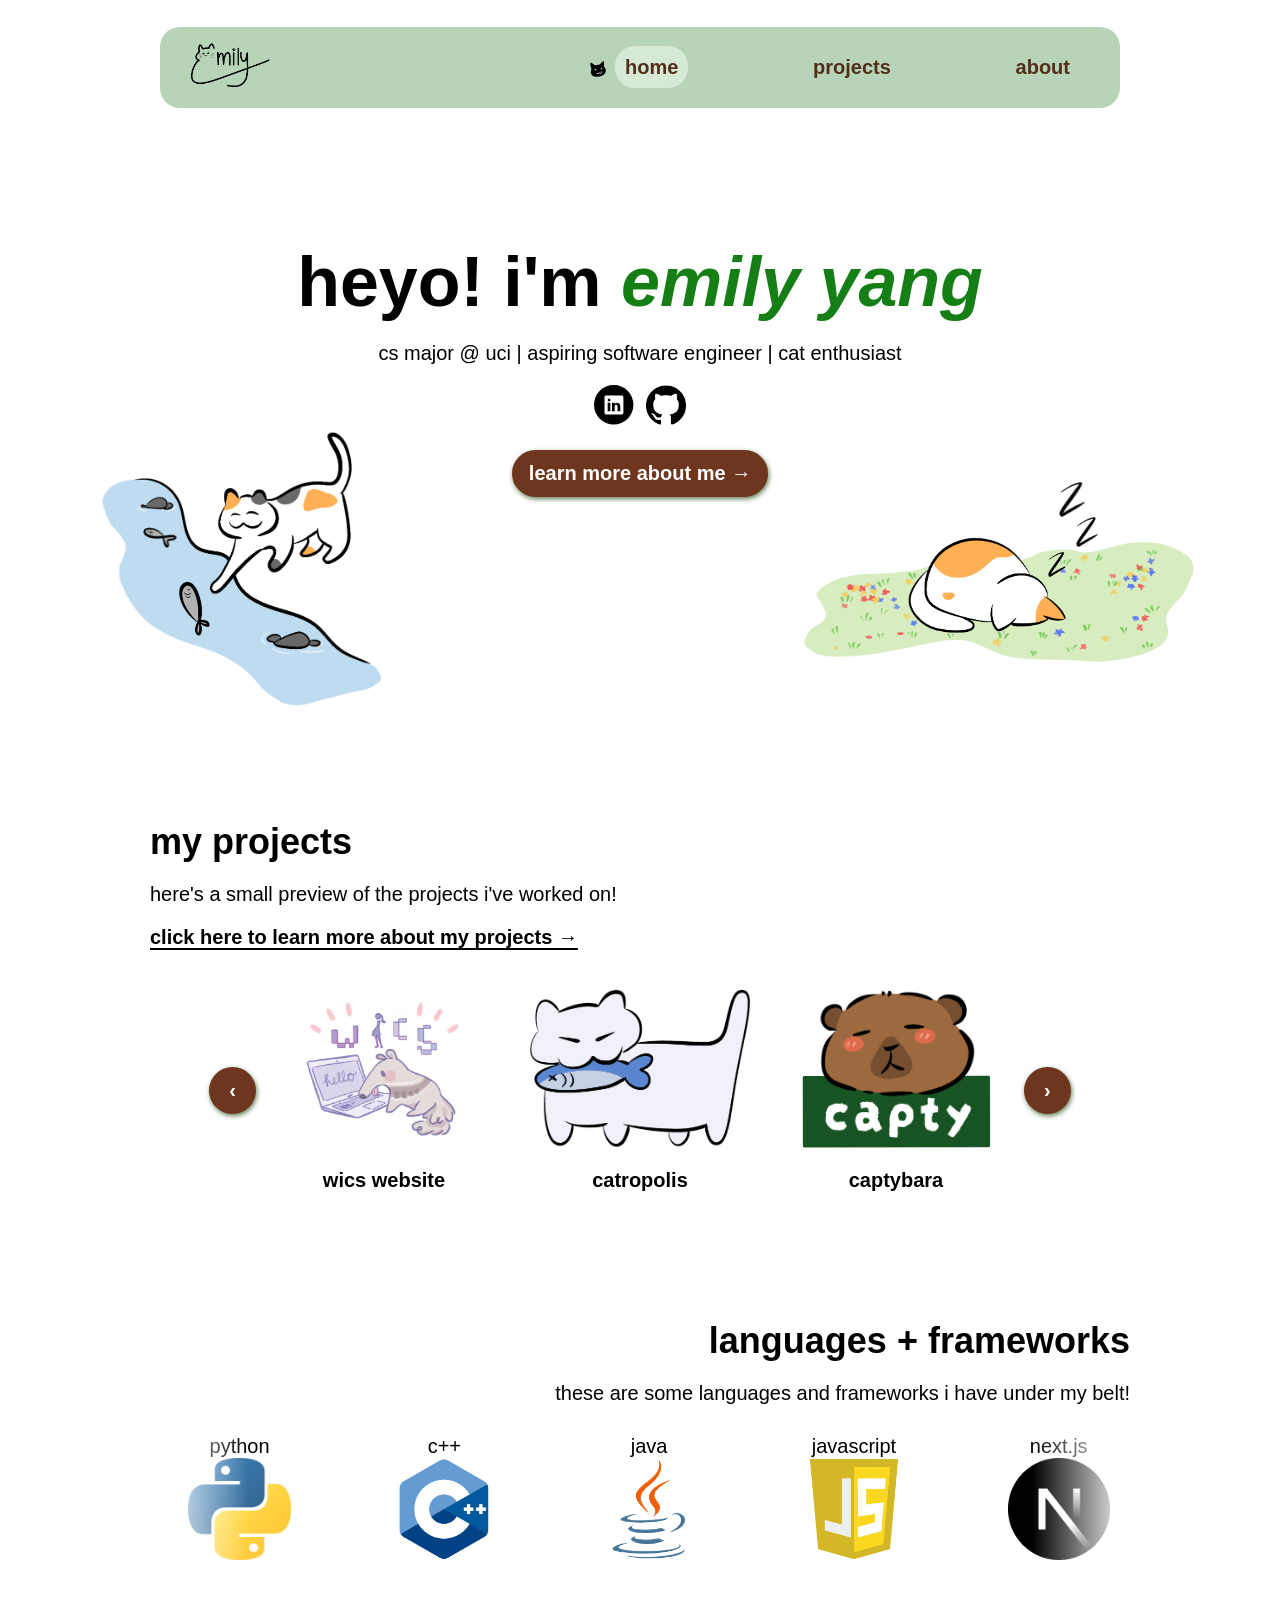
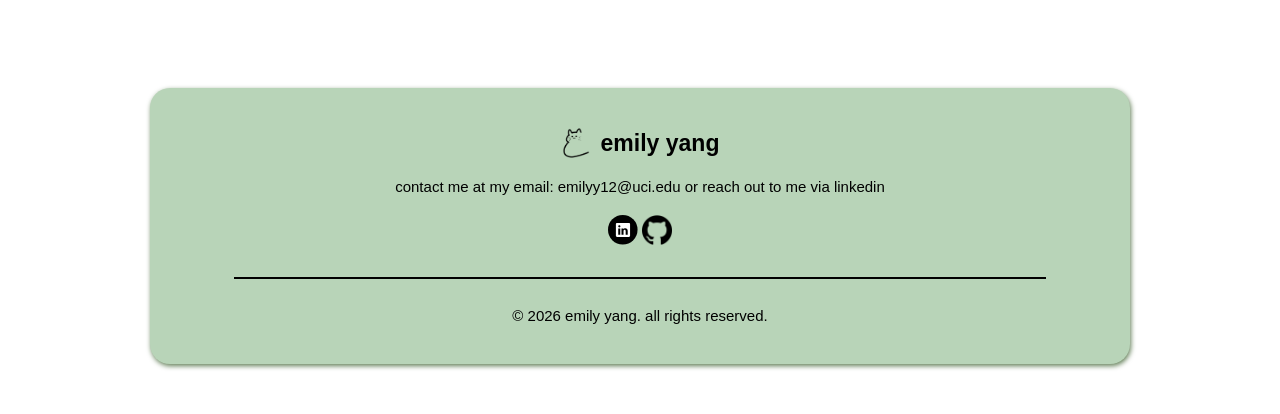
==== commit 75da02d1: "responsive design for homepage" ====
--- a/index.html
+++ b/index.html
@@ -10,6 +10,7 @@
   <meta charset="utf-8">
   <meta name="author" content="Emily Yang">
   <meta name="description" content="home page for Emily Yang's portfolio">
+  <meta name="viewport" content="width=device-width, initial-scale=1">
   <link rel="icon" type="image/png" href="/assets/favicon.png">
    <!-- you would link to an external stylesheet here! -->
   <link rel="stylesheet" href="style.css">
@@ -36,7 +37,7 @@
   
   <!-- hero -->
   <div id="hero">
-    <h1>heyo! i'm <em>emily yang</em> ₍^. .^₎⟆</h1>
+    <h1>heyo! i'm <em>emily yang</em></h1>
     <p>cs major @ uci | aspiring software engineer | cat enthusiast</p>
     <div class="socials">
       <a href="https://www.linkedin.com/in/emily-yang-sf" target="_blank"><img class="social" src="./assets/icons/linkedin.svg" alt="linkedin icon"></a>
@@ -98,39 +99,39 @@
       <div class="jartrack">
         <div class="jar">
           <p>python</p>
-          <img src="/assets/languages/python.png" alt="python logo">
+          <img src="./assets/languages/python.png" alt="python logo">
         </div>
         <div class="jar">
           <p>c++</p>
-          <img src="/assets/languages/cpp.png" alt="c++ logo">
+          <img src="./assets/languages/cpp.png" alt="c++ logo">
         </div>
         <div class="jar">
           <p>java</p>
-          <img src="/assets/languages/java.png" alt="java logo">
+          <img src="./assets/languages/java.png" alt="java logo">
         </div>
         <div class="jar">
           <p>javascript</p>
-          <img src="/assets/languages/javascript.png" alt="javascript logo">
+          <img src="./assets/languages/javascript.png" alt="javascript logo">
         </div>
         <div class="jar">
           <p>next.js</p>
-          <img src="/assets/languages/nextjs.png" alt="next.js logo">
+          <img src="./assets/languages/nextjs.png" alt="next.js logo">
         </div>
         <div class="jar">
           <p>react</p>
-          <img src="/assets/languages/react.png" alt="react logo">
+          <img src="./assets/languages/react.png" alt="react logo">
         </div>
         <div class="jar">
-          <p>flask</p><img src="/assets/languages/flask.png" alt="flask logo">
+          <p>flask</p><img src="./assets/languages/flask.png" alt="flask logo">
         </div>
 
-        <div class="jar" aria-hidden="true"><p>python</p><img src="/assets/languages/python.png" alt="python logo"></div>
-        <div class="jar" aria-hidden="true"><p>c++</p><img src="/assets/languages/cpp.png" alt="c++ logo"></div>
-        <div class="jar" aria-hidden="true"><p>java</p><img src="/assets/languages/java.png" alt="java logo"></div>
-        <div class="jar" aria-hidden="true"><p>javascript</p><img src="/assets/languages/javascript.png" alt="javascript logo"></div>
-        <div class="jar" aria-hidden="true"><p>next.js</p><img src="/assets/languages/nextjs.png" alt="next.js logo"></div>
-        <div class="jar" aria-hidden="true"><p>react</p><img src="/assets/languages/react.png" alt="react logo"></div>
-        <div class="jar" aria-hidden="true"><p>flask</p><img src="/assets/languages/flask.png" alt="flask logo"></div>
+        <div class="jar" aria-hidden="true"><p>python</p><img src="./assets/languages/python.png" alt="python logo"></div>
+        <div class="jar" aria-hidden="true"><p>c++</p><img src="./assets/languages/cpp.png" alt="c++ logo"></div>
+        <div class="jar" aria-hidden="true"><p>java</p><img src="./assets/languages/java.png" alt="java logo"></div>
+        <div class="jar" aria-hidden="true"><p>javascript</p><img src="./assets/languages/javascript.png" alt="javascript logo"></div>
+        <div class="jar" aria-hidden="true"><p>next.js</p><img src="./assets/languages/nextjs.png" alt="next.js logo"></div>
+        <div class="jar" aria-hidden="true"><p>react</p><img src="./assets/languages/react.png" alt="react logo"></div>
+        <div class="jar" aria-hidden="true"><p>flask</p><img src="./assets/languages/flask.png" alt="flask logo"></div>
       </div>
     </div>
   </div>
@@ -152,6 +153,6 @@
     <hr>
     <p>&copy; 2026 emily yang. all rights reserved.</p>
   </footer>
-  <script src="../script.js"></script>
+  <script src="./script.js"></script>
 </body>
 </html>
--- a/style.css
+++ b/style.css
@@ -19,6 +19,7 @@
     text-align: center;
     box-shadow: var(--shadow);
     cursor: pointer;
+    text-decoration: none;
 }
 
 /* button:hover, .button:hover {
@@ -193,4 +194,56 @@
     --border-radius: 20px;
     --shadow: 1px 2px 5px 0px #627e57; /* offset-x offset-y blur-radius spread-radius color inset; */
     --button-shadow: 1px 2px 5px 0px rgb(39, 15, 4);
+}
+
+
+
+
+
+
+@media (max-width: 1100px) {
+    body { margin: 15px 100px 50px; }
+    h1 { font-size: 60px;}
+}
+
+@media (max-width: 768px) {
+    h1 { font-size: 50px; }
+    h2 { font-size: 28px; }
+    h3 { font-size: 20px; }
+    a, p, .button, button  { font-size: 16px; }
+
+    body { margin: 15px 100px 50px; }
+
+    nav img {
+        width: 60px;
+        padding: 8px 16px;
+    }
+
+    nav ul {
+        width: auto;
+        gap: 7vw;
+        padding: 8px 24px 8px 0;
+    }
+
+    nav a { font-size: 16px; }
+}
+
+@media (max-width: 550px) {
+    nav { border-radius: 16px; }
+
+    nav ul {
+        gap: 20px;
+        padding: 8px 24px 8px 0;
+    }
+
+    nav a { font-size: 16px; }
+
+    li .current-page {
+        background-image: none;
+        padding-left: 0px;
+    }
+}
+
+@media (max-width: 480px) {
+    h1 { font-size: 40px; }
 }
--- a/styles/home.css
+++ b/styles/home.css
@@ -124,36 +124,35 @@
 #fishing-cat {
     position: absolute;
     z-index: 7;
+    width: clamp(120px, 22vw, 320px);
+    margin-top: 300px;
+    left: -5%;
 }
 
 #catfish {
-    position: relative;
-    width: 26%;
+    display: block;
+    width: 100%;     /* cat fills the box, so the box height = cat height */
     height: auto;
-    top: 110px;
-    left: -5%;
 }
 
 .fihsh {
-    position: relative;
+    position: absolute;
+    width: 12%;
+    height: auto;
     z-index: 8;
     animation: flipping 1.8s ease-in-out infinite;
     will-change: transform;
 }
 
 #fishy1 {
-    width: 3%;
-    height: auto;
-    top: -55px;
-    left: -27%;
-    animation-delay: 0.3s
+    left: 15%;
+    top: 35%;
+    animation-delay: 0.3s;
 }
 
 #fishy2 {
-    width: 3%;
-    height: auto;
-    top: 30px;
-    left: -28%;
+    left: 27%;
+    top: 54%;
     animation-delay: 0s;
 }
 
@@ -202,18 +201,19 @@
 #proj-carousel {
     display: flex;
     align-items: center;
-    gap: 50px;
+    justify-content: center;
+    /* gap: 2vw; */
 }
 
 #proj-carousel button, #proj-carousel .button {
-    padding: 10px 20px;
-
+    padding: 10px 18px;
+    border-radius: 50%;
 }
 
 #carousel {
     display: flex;
     align-items: stretch;
-    gap: 50px;
+    /* gap: 10vw; */
 }
 
 .carousel-card {
@@ -223,7 +223,6 @@
     width: 20vw;
     justify-content: center;
     align-items: space-between;
-    /* transition: transform 0.3s ease; */
 }
 
 .carousel-card img {
@@ -323,4 +322,70 @@
 
 footer {
     margin-top: 0;
+}
+
+
+
+
+
+
+
+
+/* responsiveness */
+body {
+    gap: clamp(60px, 10vw, 150px);
+}
+
+@media (max-width: 1100px) {
+    /* .carousel-card { width: 28vw; } */
+    /* .carousel-card:nth-child(4) { display: none; } */
+ 
+    /* #carousel,
+    #proj-carousel { gap: 24px; } */
+ 
+    .jar { width: 20vw; font-size: x-large; }
+    .jar img { height: 11vw; }
+}
+
+@media (max-width: 873px) {
+    #fishing-cat {
+        margin-top: 400px;
+        left: -15%;
+    }
+    
+    .carousel-card { width: 25vw; }
+    .carousel-card:nth-child(3) { display: none; }
+ 
+    #proj-carousel { gap: 0px; justify-content: center; }
+    #proj-carousel button { padding: 8px 16px; }
+}
+
+@media (max-width: 768px) {
+
+    #snoozing-cat {display: none; }
+    #fishing-cat { display: none; }
+ 
+    .socials { gap: 16px; }
+    .social { width: 30px; }
+ 
+    .belttext { text-align: left; }
+}
+
+@media (max-width: 550px) {
+    .carousel-card { width: 40vw; }
+    .carousel-card:nth-child(2) { display: none; }
+ 
+    #proj-carousel button { padding: 7px 14px; }
+}
+
+@media (max-width: 480px) {
+    #hero {
+        margin-top: 110px;
+        gap: 14px;
+    }
+ 
+    #hero h1,
+    #hero p { padding: 0 4px; }
+  
+    .social { width: 34px; }
 }
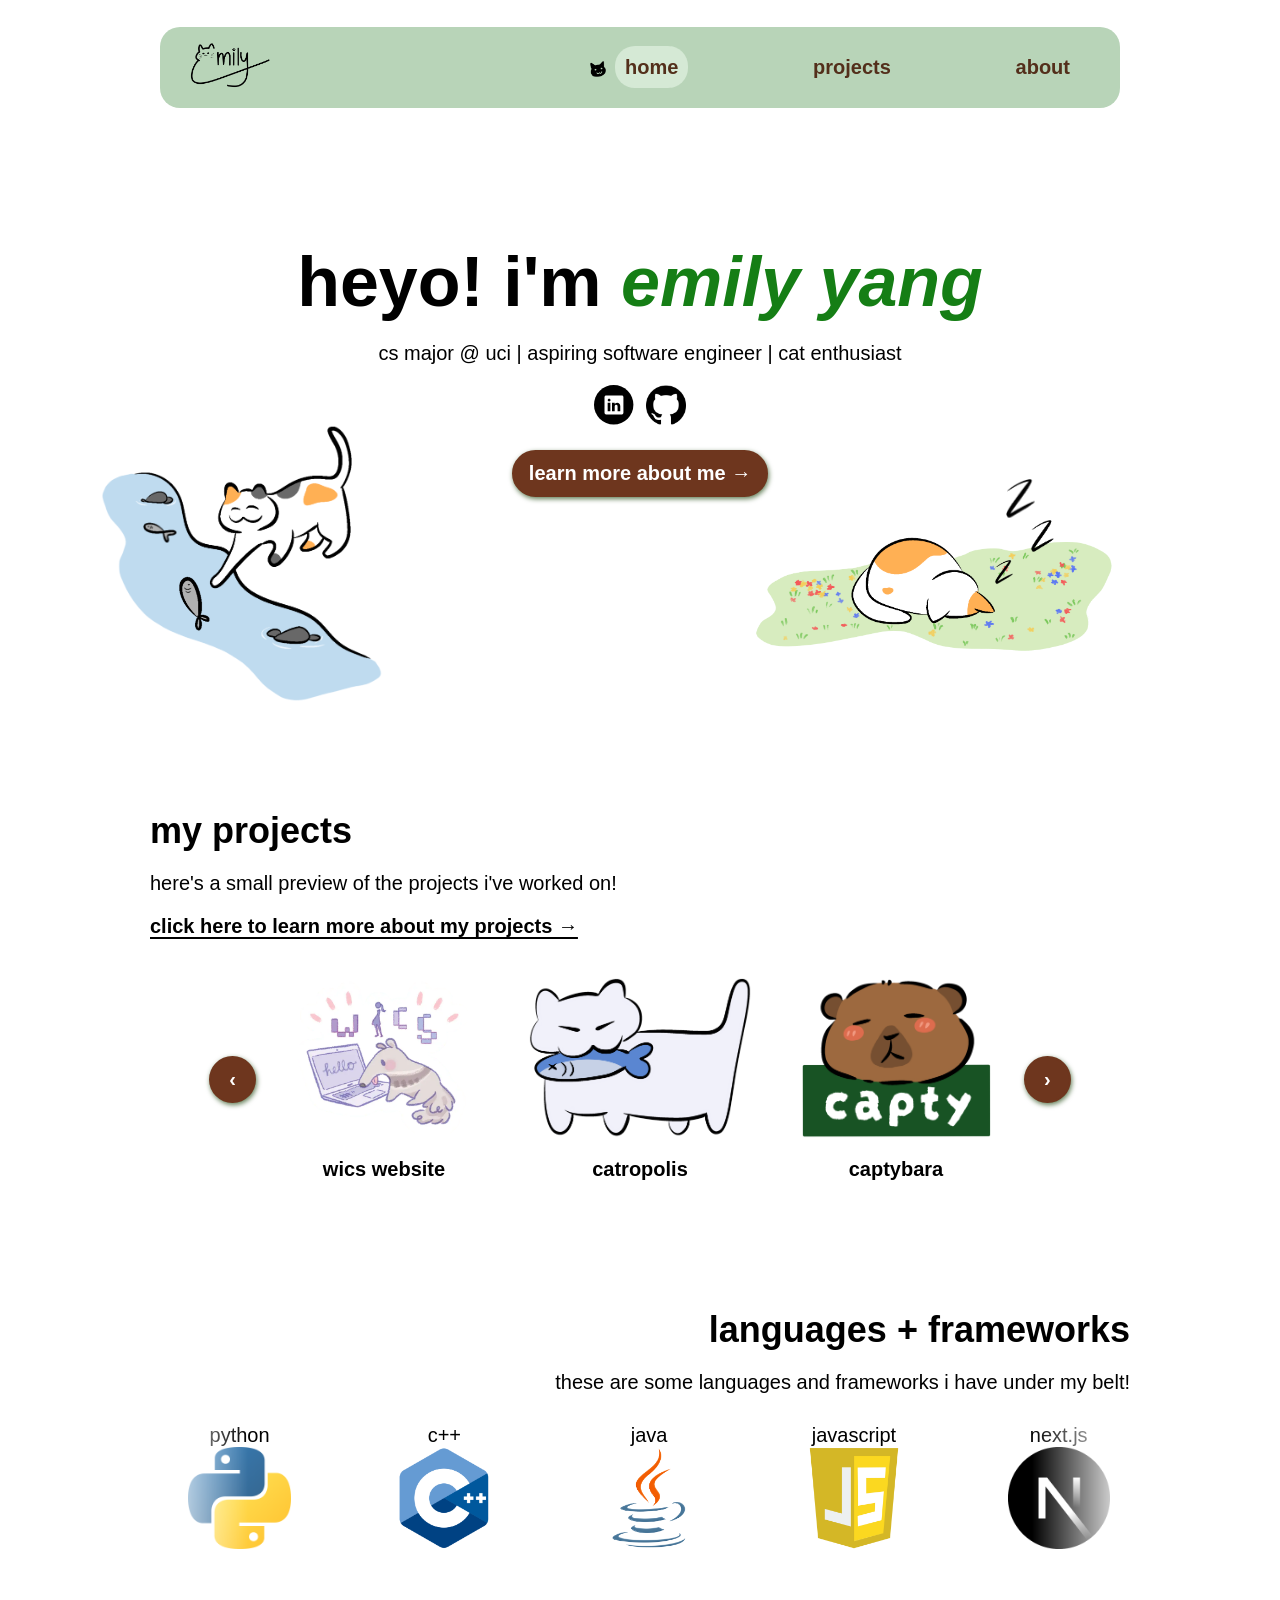
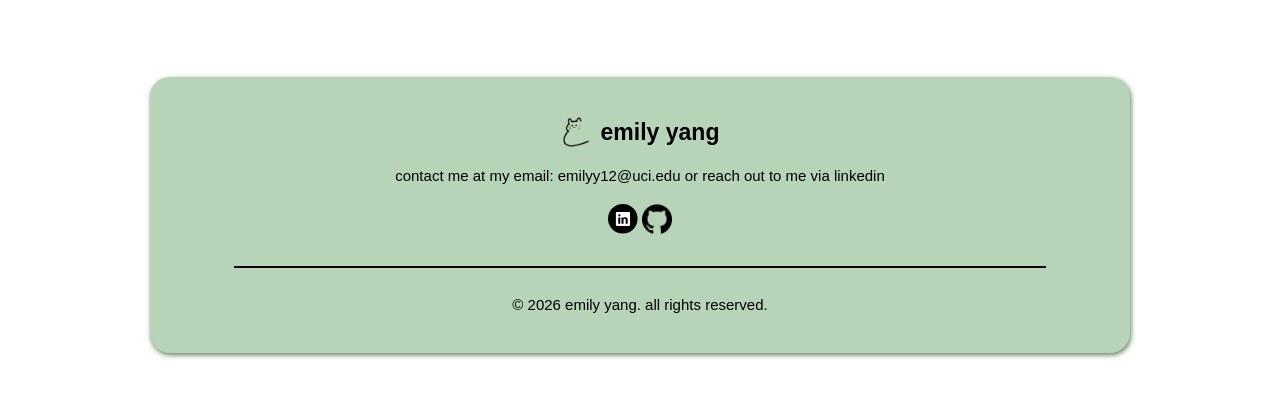
==== commit ce20fc62: "fix problematic html/css/accessibility issues" ====
--- a/index.html
+++ b/index.html
@@ -147,7 +147,7 @@
     </p>
     <div>
       <a href="https://www.linkedin.com/in/emily-yang-sf" target="_blank"><img src="./assets/icons/linkedin.svg" alt="linkedin logo"></a>
-      <a href="https://github.com/emilyyng" target="_blank"><img src="./assets/icons/github.png" alt="linkedin logo"></a>
+      <a href="https://github.com/emilyyng" target="_blank"><img src="./assets/icons/github.png" alt="github logo"></a>
     </div>
     
     <hr>
--- a/style.css
+++ b/style.css
@@ -1,3 +1,8 @@
+html {
+    min-width: 320px;
+    width: 100%; 
+}
+
 body {
     margin: 15px 150px 50px;
     font-family: 'Inter', sans-serif;
@@ -210,7 +215,7 @@
     h1 { font-size: 50px; }
     h2 { font-size: 28px; }
     h3 { font-size: 20px; }
-    a, p, .button, button  { font-size: 16px; }
+    li, a, p, .button, button  { font-size: 16px; }
 
     body { margin: 15px 100px 50px; }
 
@@ -229,6 +234,8 @@
 }
 
 @media (max-width: 550px) {
+    body { margin: 15px 60px 50px; }
+
     nav { border-radius: 16px; }
 
     nav ul {
@@ -246,4 +253,10 @@
 
 @media (max-width: 480px) {
     h1 { font-size: 40px; }
+    
+    nav { 
+        border-radius: 0px;
+        width: 100%; 
+        top: 0px;
+    }
 }
--- a/styles/home.css
+++ b/styles/home.css
@@ -71,45 +71,50 @@
 }
 
 #snoozing-cat {
-    display: flex;
-    justify-content: center;
+    position: relative;
+    width: clamp(160px, 28vw, 420px); 
+    left: 30%;
+    top: 20px;
 }
 
 #ft-cat {
-    position: relative;
-    width: 40%;
+    display: block;
+    width: 100%;
     height: auto;
     z-index: 7;
-    top: 20px;
-    left: 40%;
 }
 
 .footzies {
-    position: relative;
+    position: absolute;
+    width: 8%;
+    height: auto;
     z-index: 8;
     animation: smooth-bounce 2s ease-in-out infinite;
     will-change: transform;
 }
 
-#ft-z1 {
-    height: 25px;
-    top: 35px;
-    left: 25%;
-    animation-delay: 0s;
-}
-
-#ft-z2 {
-    height: 30px;
-    top: 0px;
-    left: 26%;
-    animation-delay: 0.3s
-}
-
-#ft-z3 {
-    height: 35px;
-    top: -35px;
-    left: 22%;
-    animation-delay: 0.6s;
+#ft-z1 { 
+    width: 5%;
+    height: auto;
+    left: 67%;
+    top: 20%; 
+    animation-delay: 0s; 
+}
+
+#ft-z2 { 
+    width: 6.5%;
+    height: auto;
+    left: 77%;
+    top: -15%; 
+    animation-delay: 0.3s; 
+}
+
+#ft-z3 { 
+    width: 8%;
+    height: auto;
+    left: 70%;
+    top: -50%;
+    animation-delay: 0.6s; 
 }
 
 @keyframes smooth-bounce {
@@ -131,7 +136,7 @@
 
 #catfish {
     display: block;
-    width: 100%;     /* cat fills the box, so the box height = cat height */
+    width: 100%;
     height: auto;
 }
 
@@ -222,7 +227,6 @@
     gap: 10px;
     width: 20vw;
     justify-content: center;
-    align-items: space-between;
 }
 
 .carousel-card img {
@@ -270,15 +274,6 @@
         transparent 100%
     );
 
-    -webkit-mask-image: linear-gradient(
-        to right, 
-        transparent 0%, 
-        black 10%, 
-        black 90%, 
-        transparent 100%
-    );
-
-    
     &:hover .jartrack {
       animation-play-state: paused;
     }
@@ -349,8 +344,8 @@
 
 @media (max-width: 873px) {
     #fishing-cat {
-        margin-top: 400px;
-        left: -15%;
+        margin-top: 300px;
+        left: -5%;
     }
     
     .carousel-card { width: 25vw; }
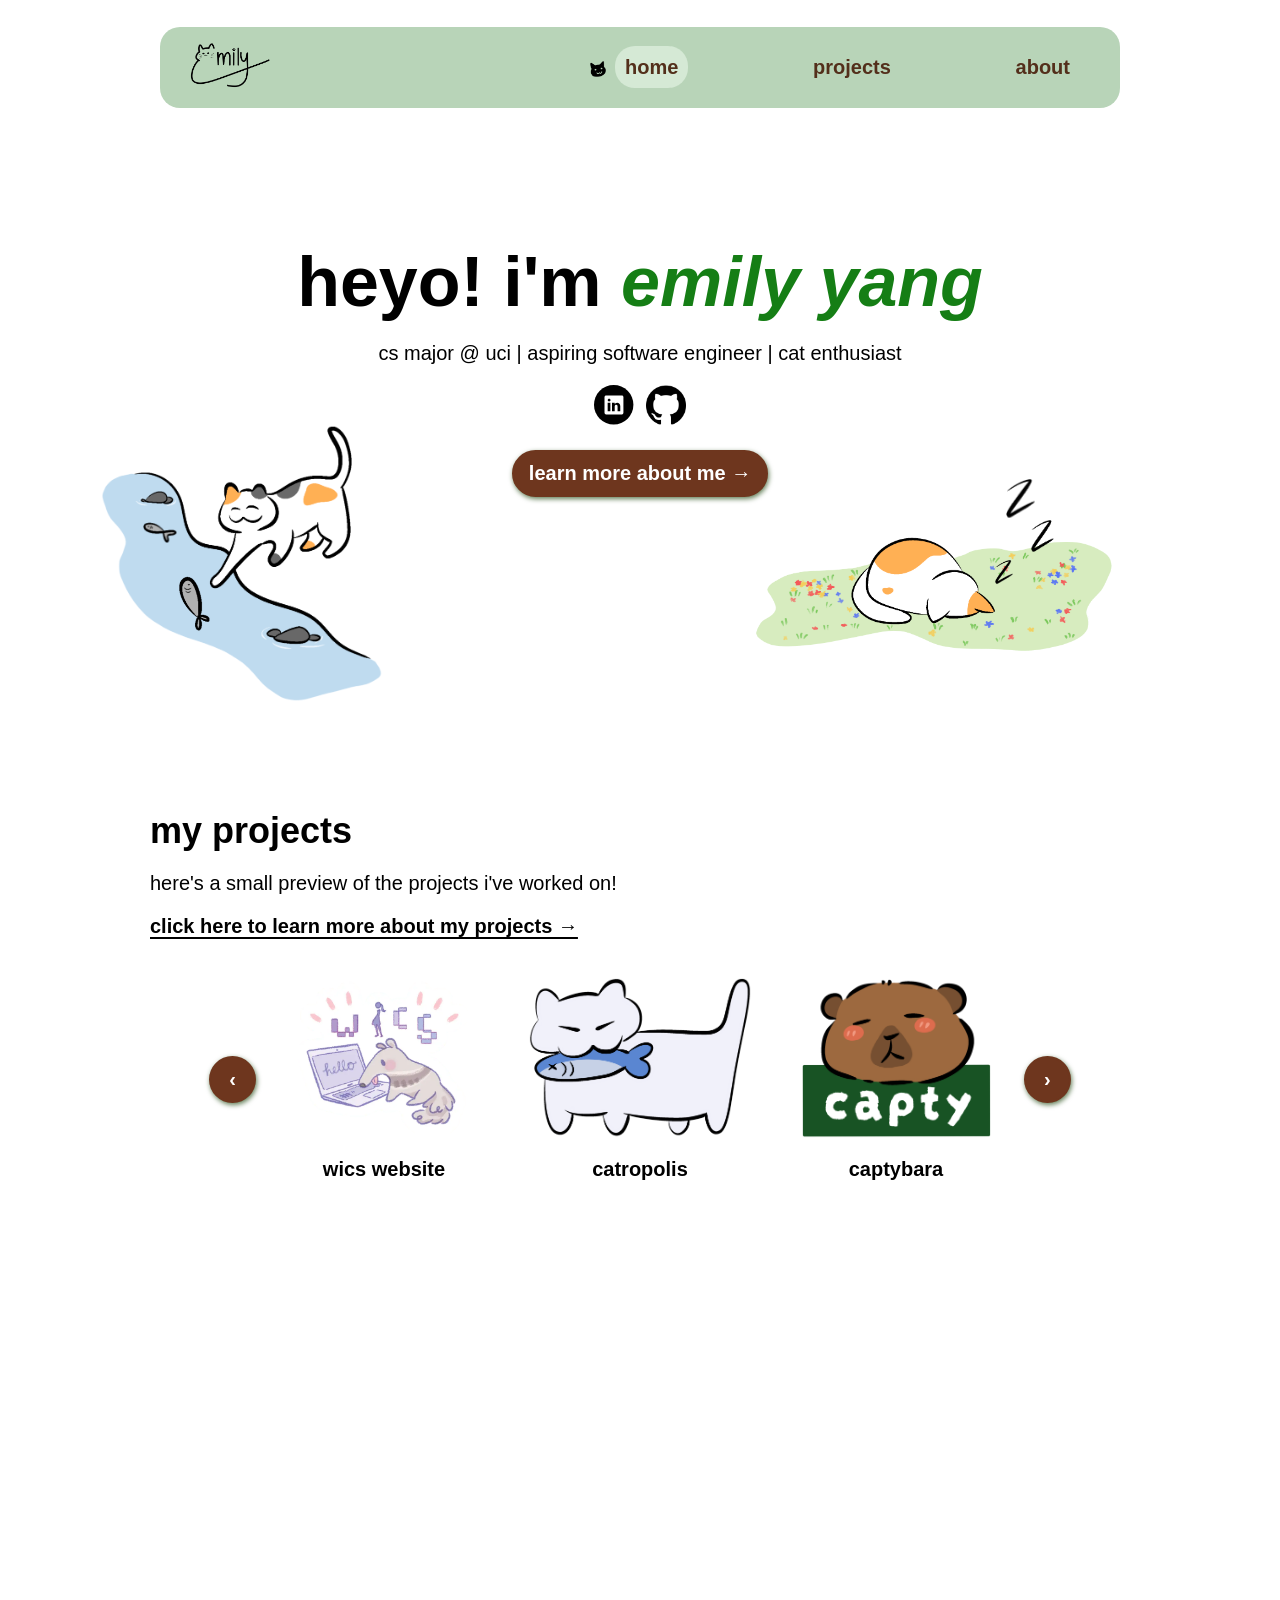
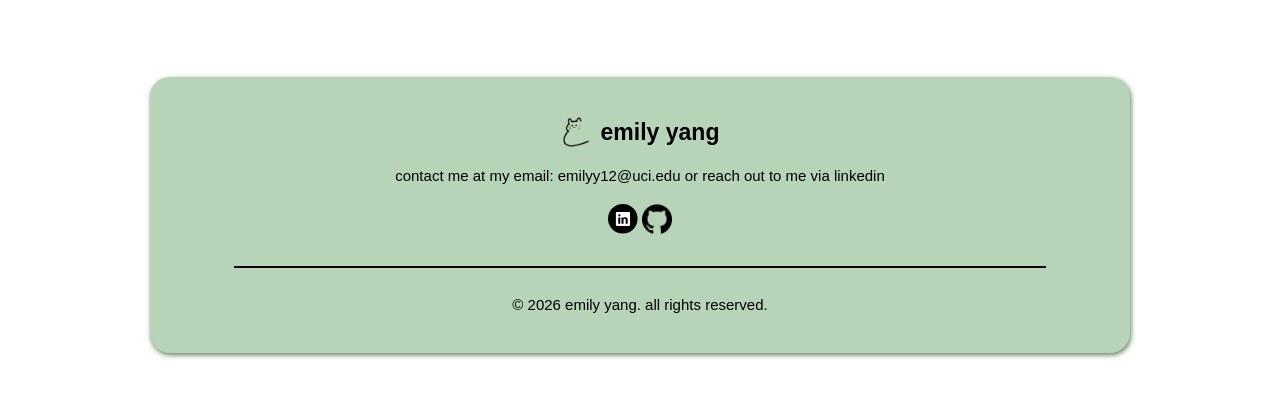
==== commit 4e8f7763: "absolute paths changed to relative paths" ====
--- a/index.html
+++ b/index.html
@@ -11,9 +11,9 @@
   <meta name="author" content="Emily Yang">
   <meta name="description" content="home page for Emily Yang's portfolio">
   <meta name="viewport" content="width=device-width, initial-scale=1">
-  <link rel="icon" type="image/png" href="/assets/favicon.png">
+  <link rel="icon" type="image/png" href="./assets/favicon.png">
    <!-- you would link to an external stylesheet here! -->
-  <link rel="stylesheet" href="style.css">
+  <link rel="stylesheet" href="./style.css">
   <link rel="stylesheet" href="./styles/home.css">
    <!-- you would also link to Bootstrap here! -->
   <title>Emily Yang's Portfolio</title>
--- a/style.css
+++ b/style.css
@@ -27,11 +27,11 @@
     text-decoration: none;
 }
 
-/* button:hover, .button:hover {
+button:hover, .button:hover {
     background-color: var(--color-btn-hover);
     border: 2px solid var(--color-btn-hover);
-    color: black;
-} */
+    color: rgb(68, 39, 12);
+}
 
 button:active, .button:active {
     box-shadow: var(--button-shadow) inset;
@@ -187,7 +187,7 @@
     --color-footer: #b8d4b8;
     --color-text: black;
     --color-btn: rgb(110, 54, 30);
-    --color-btn-hover: rgb(237, 187, 187);
+    --color-btn-hover: rgb(213, 171, 153);
     --color-btn-text: white;
     --color-border: #277731;
     --color-card: #d8e9da;
